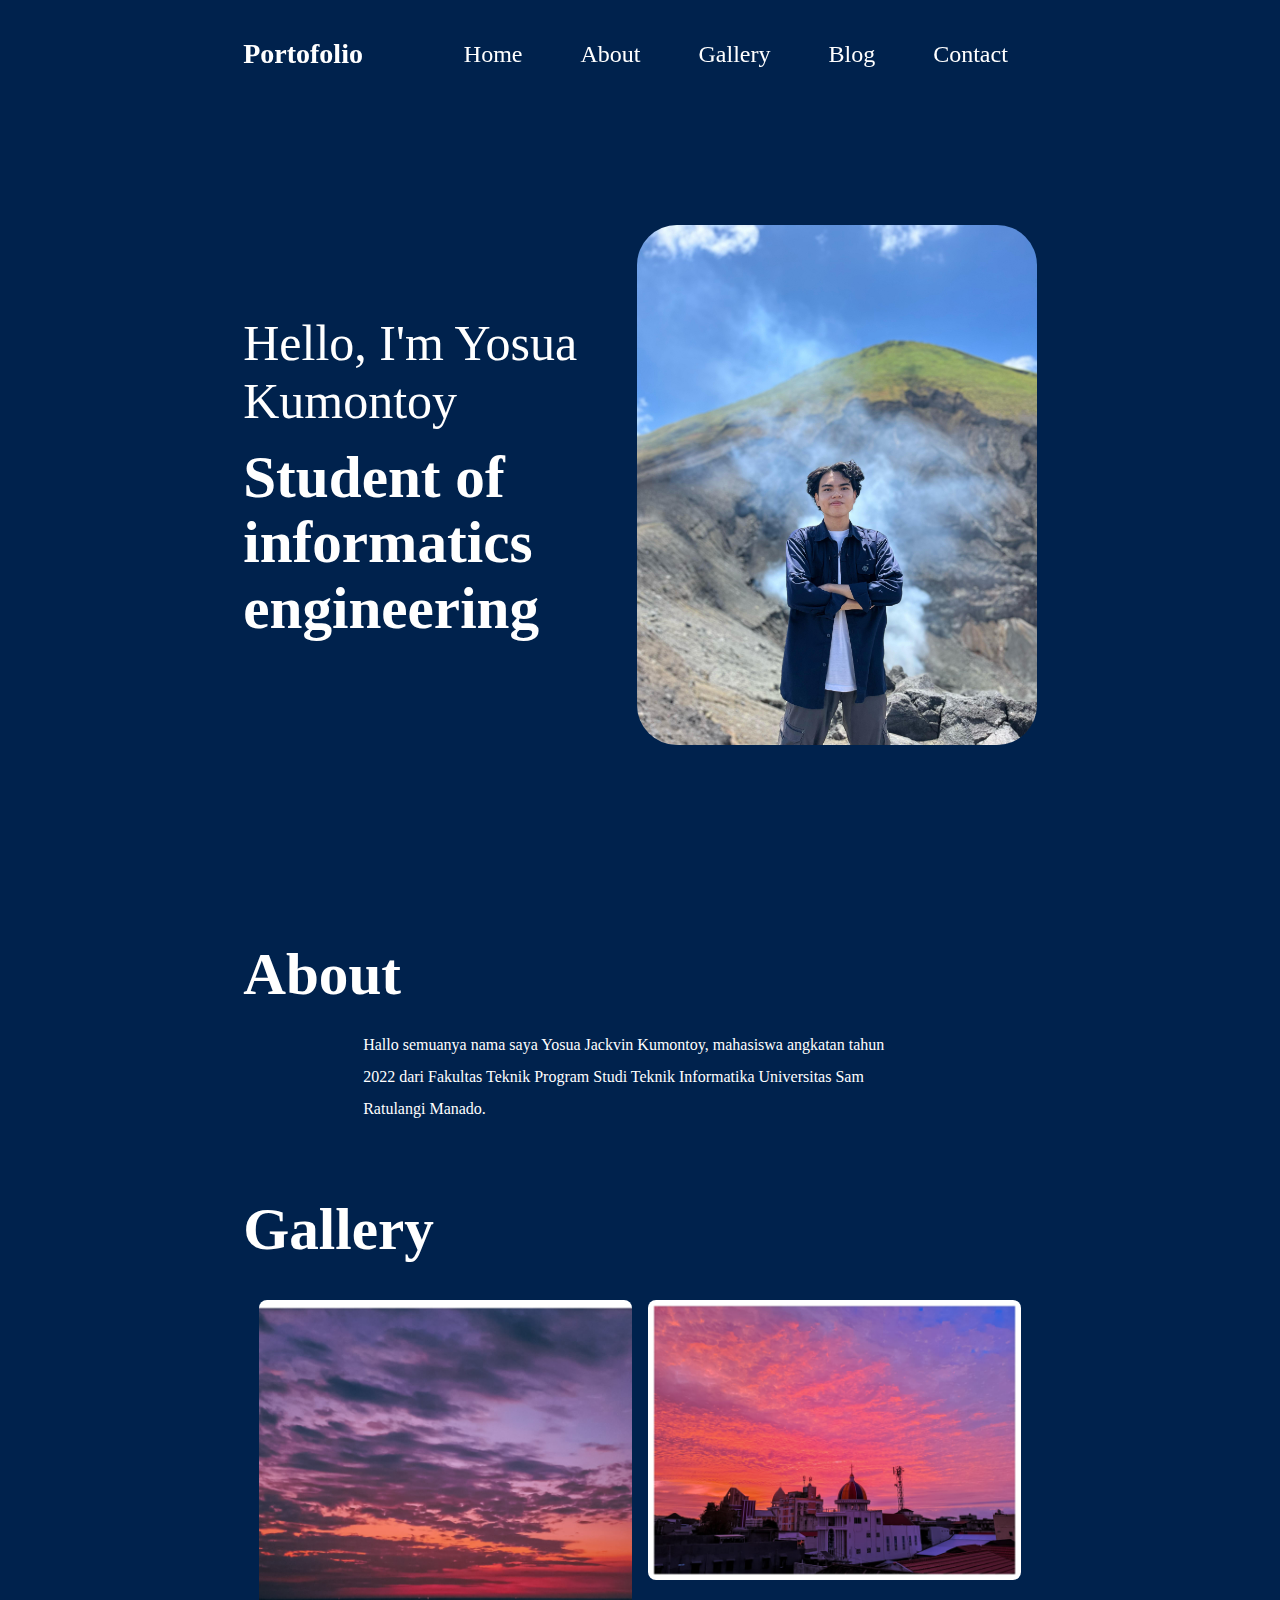
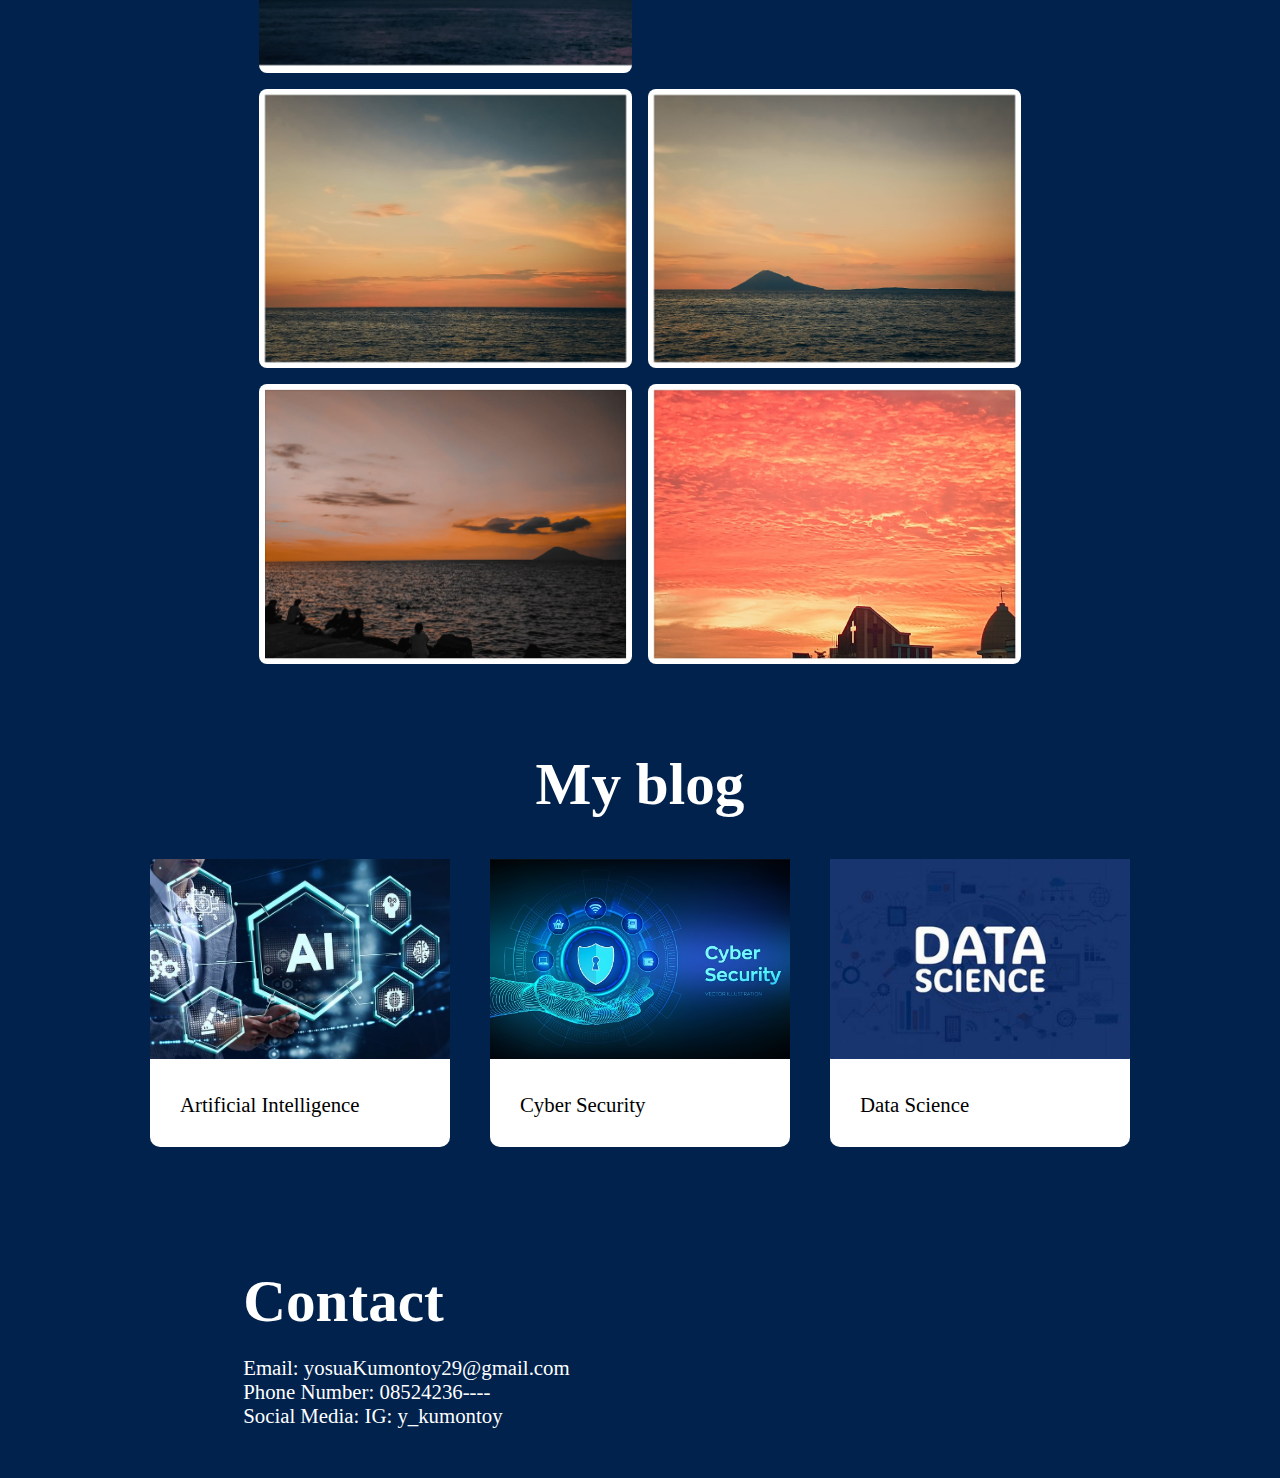
==== index.html @ f0777cad "Update index.html" ====
<!DOCTYPE html>
<html lang="en">
  <head>
    <meta charset="UTF-8" />
    <meta name="viewport" content="width=device-width, initial-scale=1.0" />
    <title>Portofolio</title>
    <link rel="stylesheet" type="text/css" href="portofolio.css" />
  </head>
  <body>
    <header>
      <a href="#" class="Logo">Portofolio</a>
      <ul class="navbar">
        <li><a href="#home">Home</a></li>
        <li><a href="#about">About</a></li>
        <li><a href="#Gallery">Gallery</a></li>
        <li><a href="#blog">Blog</a></li>
        <li><a href="#contact">Contact</a></li>
      </ul>
    </header>

    <section class="home" id="home">
      <div class="home-text">
        <h3>Hello, I'm Yosua Kumontoy</h3>
        <h1>
          Student of <br />
          informatics engineering
        </h1>
      </div>
      <div class="home-img">
        <img src="yosua.jpg" class="foto" />
      </div>
    </section>

    <section class="about" id="about">
      <div class="center">
        <div class="h-main">
          <div class="h-text">
            <h2>About</h2>
          </div>
        </div>
        <p>
          Hallo semuanya nama saya Yosua Jackvin Kumontoy, mahasiswa angkatan
          tahun 2022 dari Fakultas Teknik Program Studi Teknik Informatika
          Universitas Sam Ratulangi Manado.
        </p>
      </div>
    </section>

    <section class="Gallery" id="Gallery">
      <div class="center">
        <div class="h-main">
          <div class="h-text">
            <h2>Gallery</h2>
          </div>
        </div>
        <div class="my-gallery">
          <div class="gallery">
            <div class="image-container">
              <img src="1.jpg" alt="Foto 1" />
            </div>
            <div class="image-container">
              <img src="2.jpg" alt="Foto 2" />
            </div>
            <div class="image-container">
              <img src="3.jpg" alt="Foto 3" />
            </div>
            <div class="image-container">
              <img src="4.jpg" alt="Foto 1" />
            </div>
            <div class="image-container">
              <img src="5.jpg" alt="Foto 2" />
            </div>
            <div class="image-container">
              <img src="6.jpg" alt="Foto 3" />
            </div>
          </div>
        </div>
      </div>
    </section>

    <section class="blog" id="blog">
      <div class="blog-heading">
        <h3>My blog</h3>
      </div>

      <div class="blog-container">
        <div class="blog-box">
          <div class="blog-img">
            <img src="AI.jpg" alt="blog1" />
          </div>
          <div class="blog-text">
            <a href="https://aws.amazon.com/id/what-is/artificial-intelligence/" class="blog-title"
              >Artificial Intelligence</a
            >
          </div>
        </div>
        <div class="blog-box">
          <div class="blog-img">
            <img src="cyber.jpg" alt="blog2" />
          </div>
          <div class="blog-text">
            <a href="https://www.dicoding.com/blog/cyber-security-pengertian-jenis-dan-ancamannya/" class="blog-title"
              >Cyber Security</a
            >
          </div>
        </div>
        <div class="blog-box">
          <div class="blog-img">
            <img src="data.jpeg" alt="blog3" />
          </div>
          <div class="blog-text">
            <a href="https://glints.com/id/lowongan/data-science-adalah/" class="blog-title">Data Science</a>
          </div>
        </div>
      </div>
    </section>

    <section class="contact" id="contact">
      <div class="center">
        <div class="h-main">
          <div class="h-text">
            <h2>Contact</h2>
            <ul>
              <li>Email: yosuaKumontoy29@gmail.com</li>
              <li>Phone Number: 08524236----</li>
              <li>Social Media: IG: y_kumontoy</li>
            </ul>
          </div>
        </div>
      </div>
    </section>

  </body>
</html>
---- portofolio.css ----
*{
    padding: 0;
    margin: 0;
    box-sizing: border-box;
    text-decoration: none;
    list-style: none;
    scroll-behavior: smooth;
    font-family: 'poppins' sans-serif;
}

:root{
    --bg-color:#00224D;
    --main-color: #FF204E;
    --text-color: #fff;

    --h1-font: 5.6rem;
    --h2-font:3.7rem;
    --p-font: 1rem;
}

body{
    background: var(--bg-color);
    color: var(--text-color);
}

header{
    position: fixed;
    width: 100%;
    top: 0;
    right: 0;
    z-index: 1000;
    padding: 38px 19%;
    display: flex;
    align-items: center;
    justify-content: space-between;
    background: transparent;
    transition: all.7s;
}
.Logo{
    display: flex;
    align-items: center;
    color:var(--text-color);
    font-size: 28px;
    font-weight: 600;

}
.navbar{
    display: flex;
}

.navbar a{
    margin: 0 25px;
    padding: 4px;
    color: var(--text-color);
    font-size: 1.5rem;
    font-weight: 400;
    border-bottom: 2px solid transparent;
    transition: all 7s;
}

.navbar a:hover{
    border-bottom: 2px solid var(--main-color);
    color:var(--main-color)

}

section{
    padding: 40px 19% 30px;
}

.home{
    height: 100vh;
    width: 100%;
    display: flex;
    align-items: center;
    justify-content: space-between;
    gap: 35px;

}

.foto{
    border-radius: 40px;
    width: 400px;
    height: 520px;
}
.home-img{
    height: 460px;
    width: 460px;
    object-fit: contain;
}
.home-text{
    padding-top: 60px;
}
.home-text h3{
    font-size: 50px;
    font-weight: 500;
}
.home-text h1{
    margin: 15px 0;
    font-size: var(--h2-font);
    color: var(--text-color);
    line-height: 1.1;
    font-weight: 800;
}

header.sticky {
    background: #25262d;
    padding: 10px 19%;
}

.h-main{
    display: flex;
    flex-wrap: wrap;
    align-items: center;
    justify-content: space-between;
    gap:3rem;
    margin-bottom: 20px ;
}

.h-text h2{
    font-size: var(--h2-font);
    color: var(--text-color);
    font-weight: 700;

}

.center p{
    font-size: var(--p-font);
    padding: 0 120px;
    line-height: 32px;
}


  .gallery {
    display: flex;
    flex-wrap: wrap;
    gap: 16px;
    max-width: 800px;
    padding: 16px;
    width: 100%;
    box-sizing: border-box;
    margin: 0 auto;
  }
  
  .image-container {
    flex: 1 1 calc(50% - 80px);
    box-sizing: border-box;
    position: relative;
  }
  
  .image-container img {
    width: 100%;
    display: block;
    border-radius: 8px;
    transition: transform 0.3s ease;
  }
  
  .image-container img:hover {
    transform: scale(1.1);
    cursor: pointer;
  }

 
  
  @media (max-width: 768px) {
    .image-container {
      flex: 1 1 calc(50% - 16px); 
    }
  }
  
  @media (max-width: 480px) {
    .image-container {
      flex: 1 1 100%; 
    }
  }


  .blog{
    display: flex;
    justify-content: center;
    align-items: center;
    flex-direction: column;
    padding: 40px;border-bottom: 1px solid rgba(0,0,0,0,05);
  }

  .blog-heading{
    display: flex;
    justify-content: center;
    align-items: center;
    flex-direction: column;

  }

  .blog-heading h3{
    font-size: var(--h2-font);
    color: var(--text-color);
    font-weight: 700;
  }


  .blog-heading h3{
    font-size: 2.4;
    font-weight: 600;
  }

  .blog-container{
    display: flex;
    justify-content: center;
    align-items: center;
    margin: 20px 0px;
    flex-wrap: wrap;

  }

  .blog-box{
    width: 300px;
    background-color: #fff;
    border-radius: 10px;
    margin: 20px;
  }

  .blog-img{
    width: 100%;
    height: auto;

  }

  .blog-img img{
    width: 100%;
    height: 200px;
    object-fit: cover;
    object-position: center;

  }
.blog-text {
    padding: 30px;
    display: flex;
    flex-direction: column;
}

.blog-text .blog-title {
    font-size: 1.3rem;
    font-weight: 500;
    color: black;
}

.blog-text .blog-title:hover{
    color: crimson;
    transition: all ease 0.5;
}

.contact ul {
    font-size: 1.3rem; /* Atur ukuran teks sesuai kebutuhan */
    margin-top: 20px;
  }
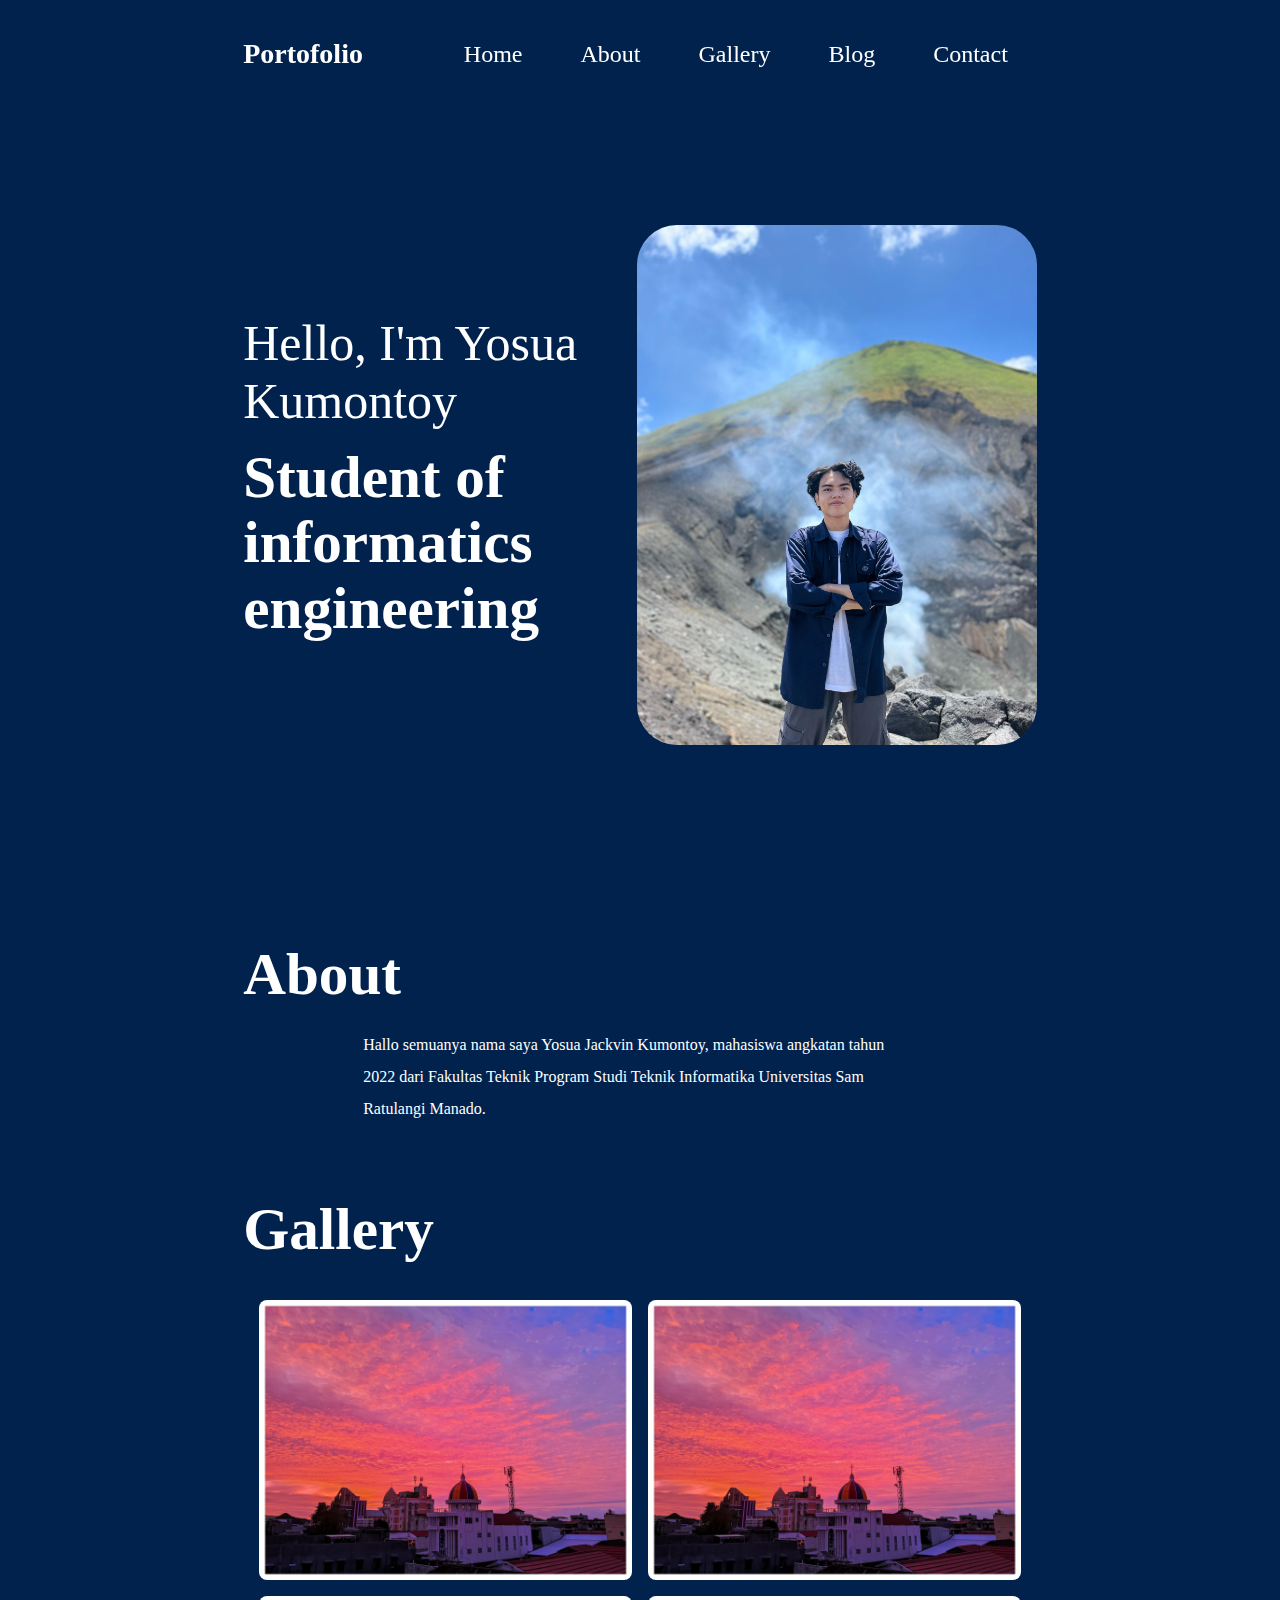
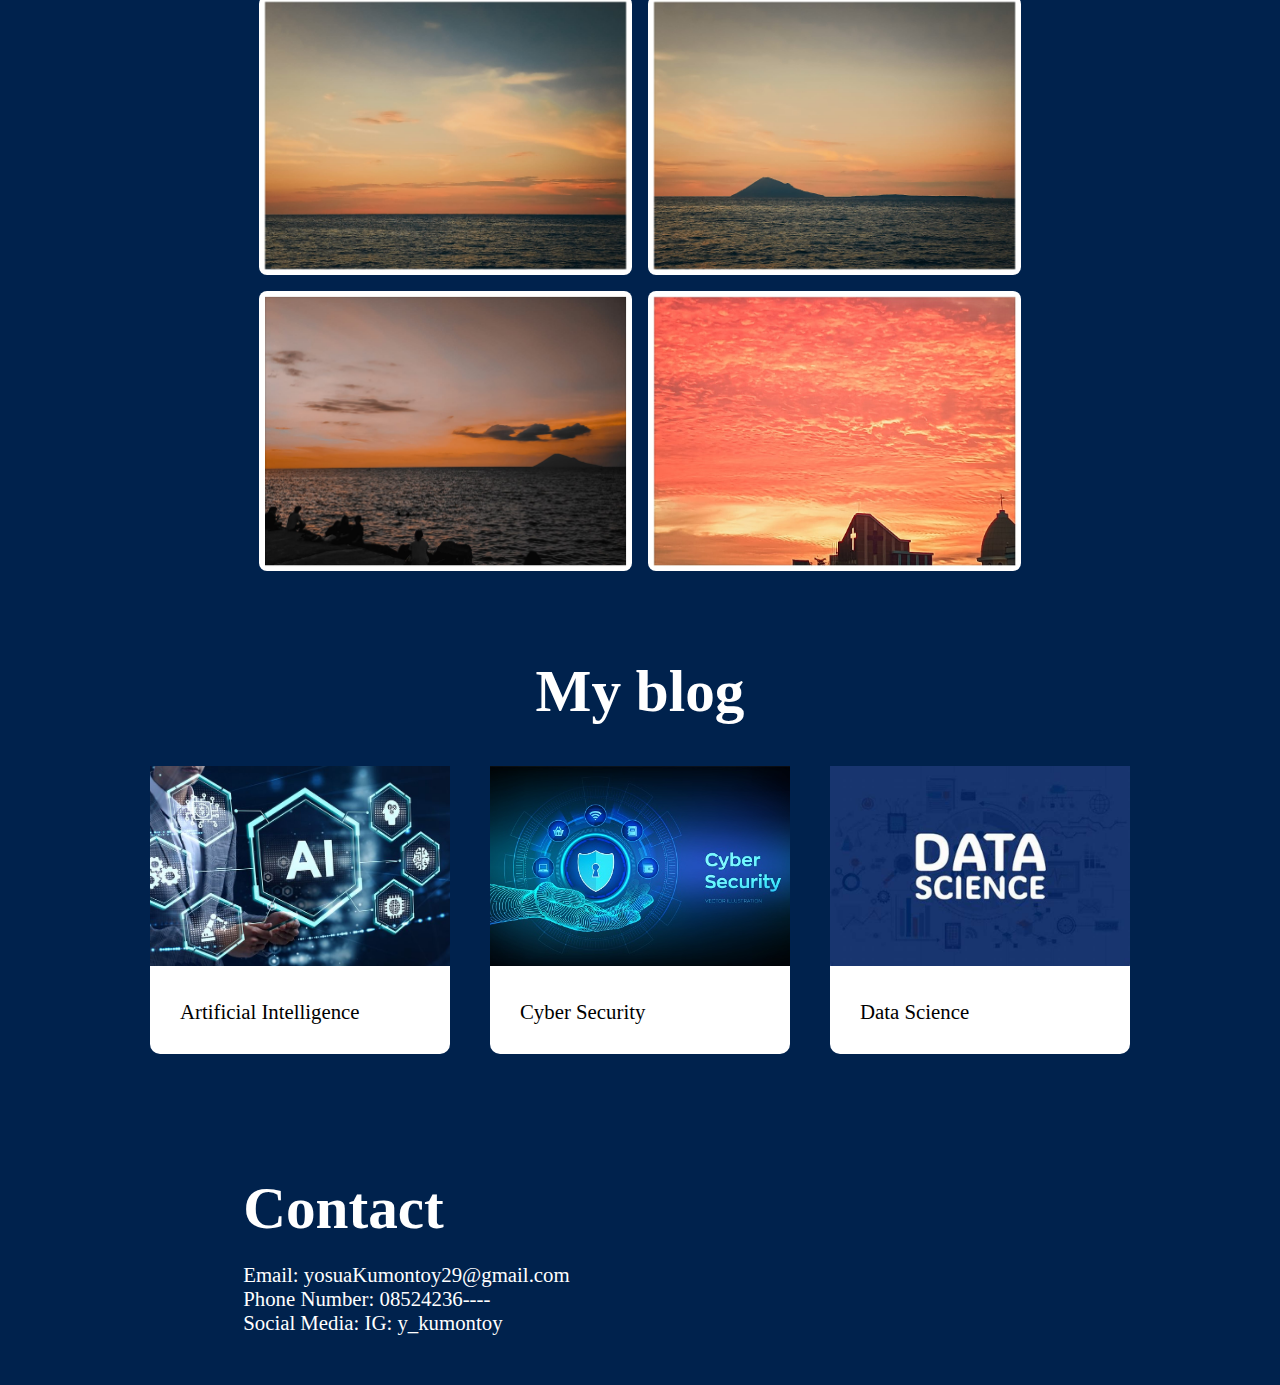
==== commit f91c03e1: "Update index.html" ====
--- a/index.html
+++ b/index.html
@@ -56,7 +56,7 @@
         <div class="my-gallery">
           <div class="gallery">
             <div class="image-container">
-              <img src="1.jpg" alt="Foto 1" />
+              <img src="2.jpg" alt="Foto 1" />
             </div>
             <div class="image-container">
               <img src="2.jpg" alt="Foto 2" />
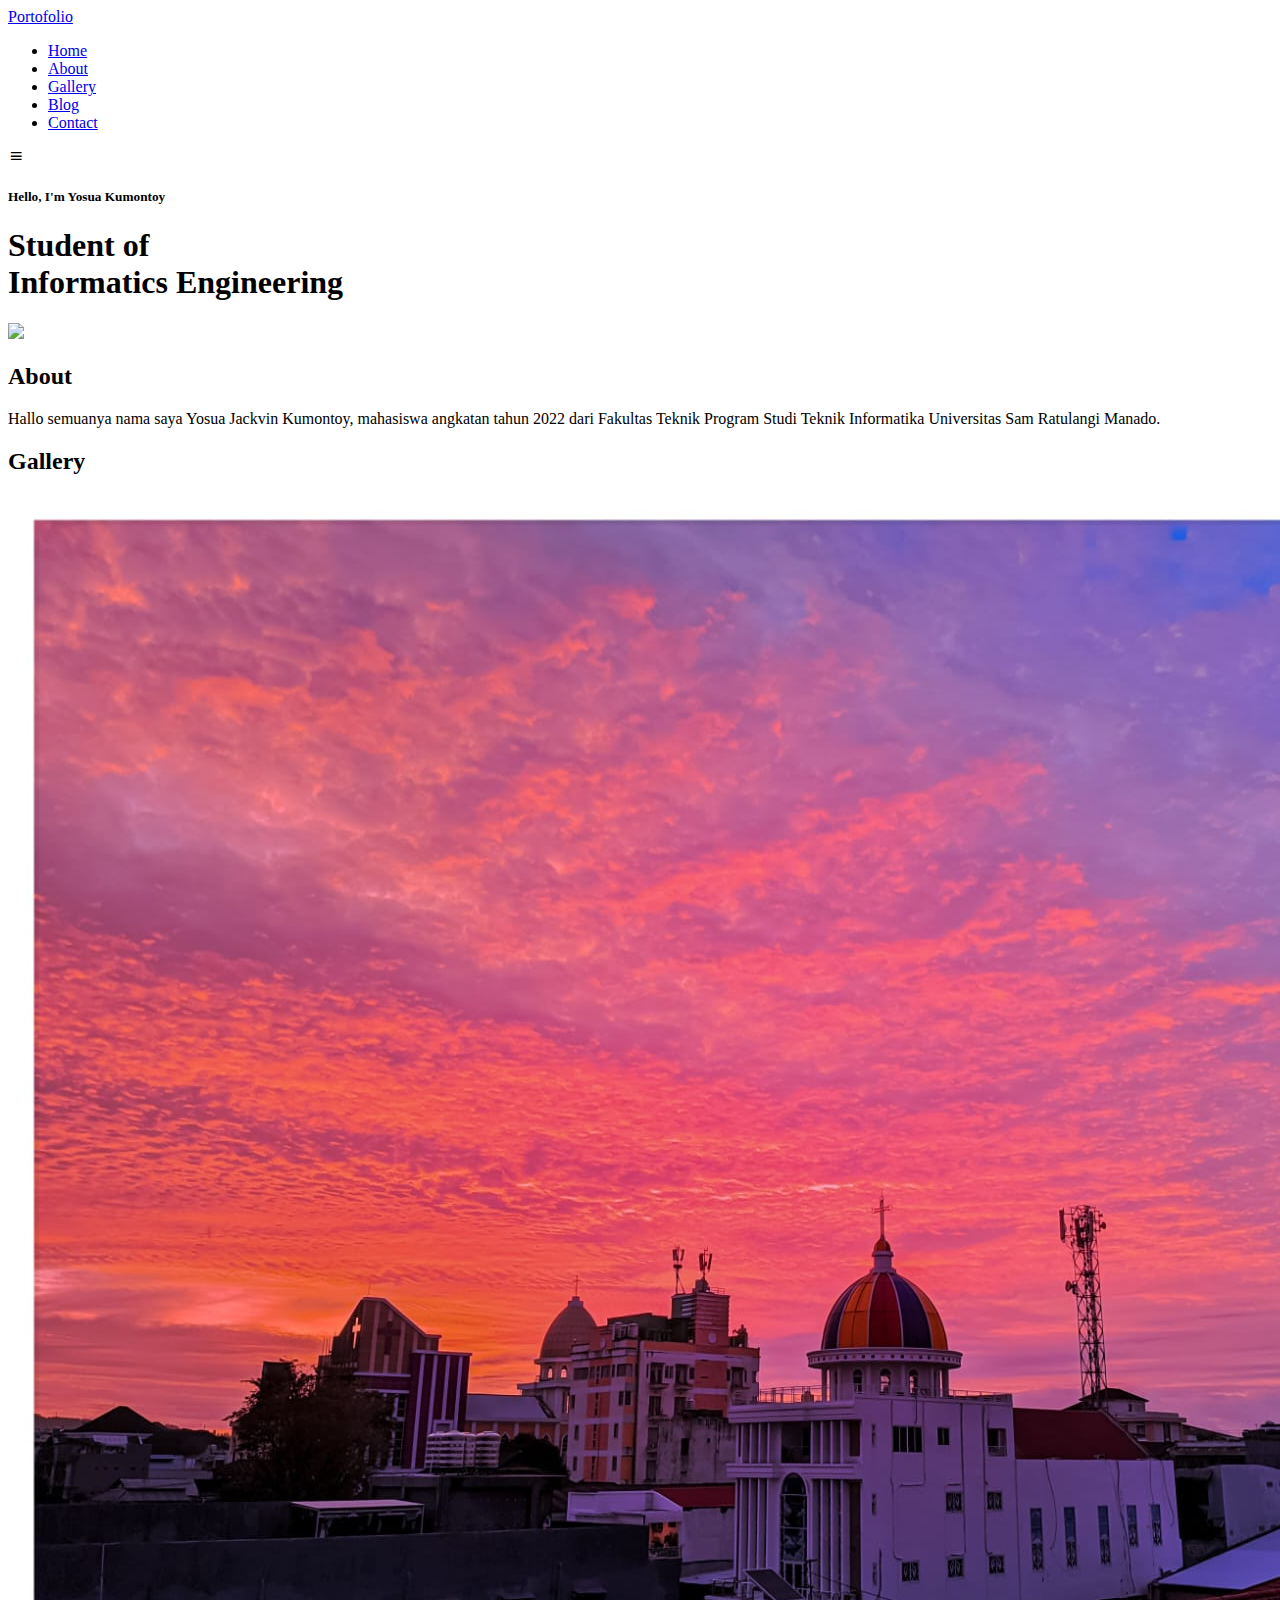
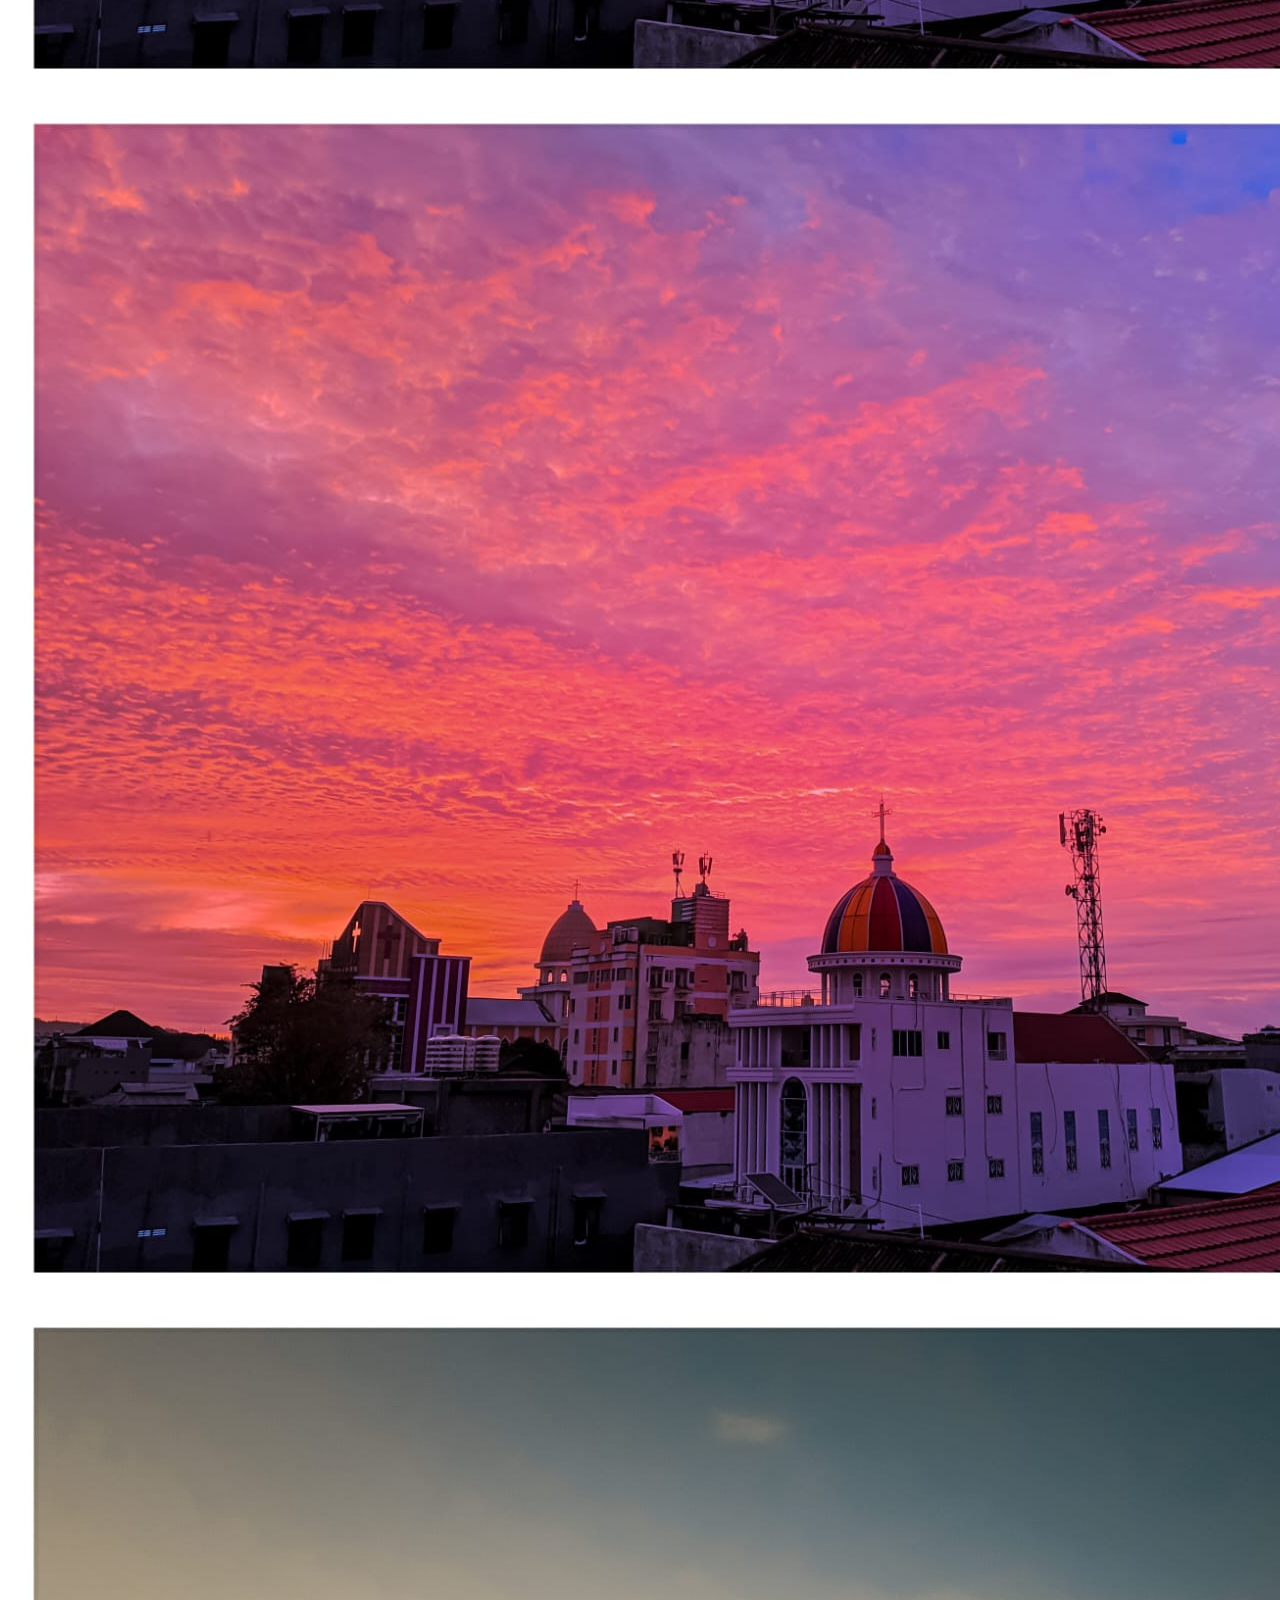
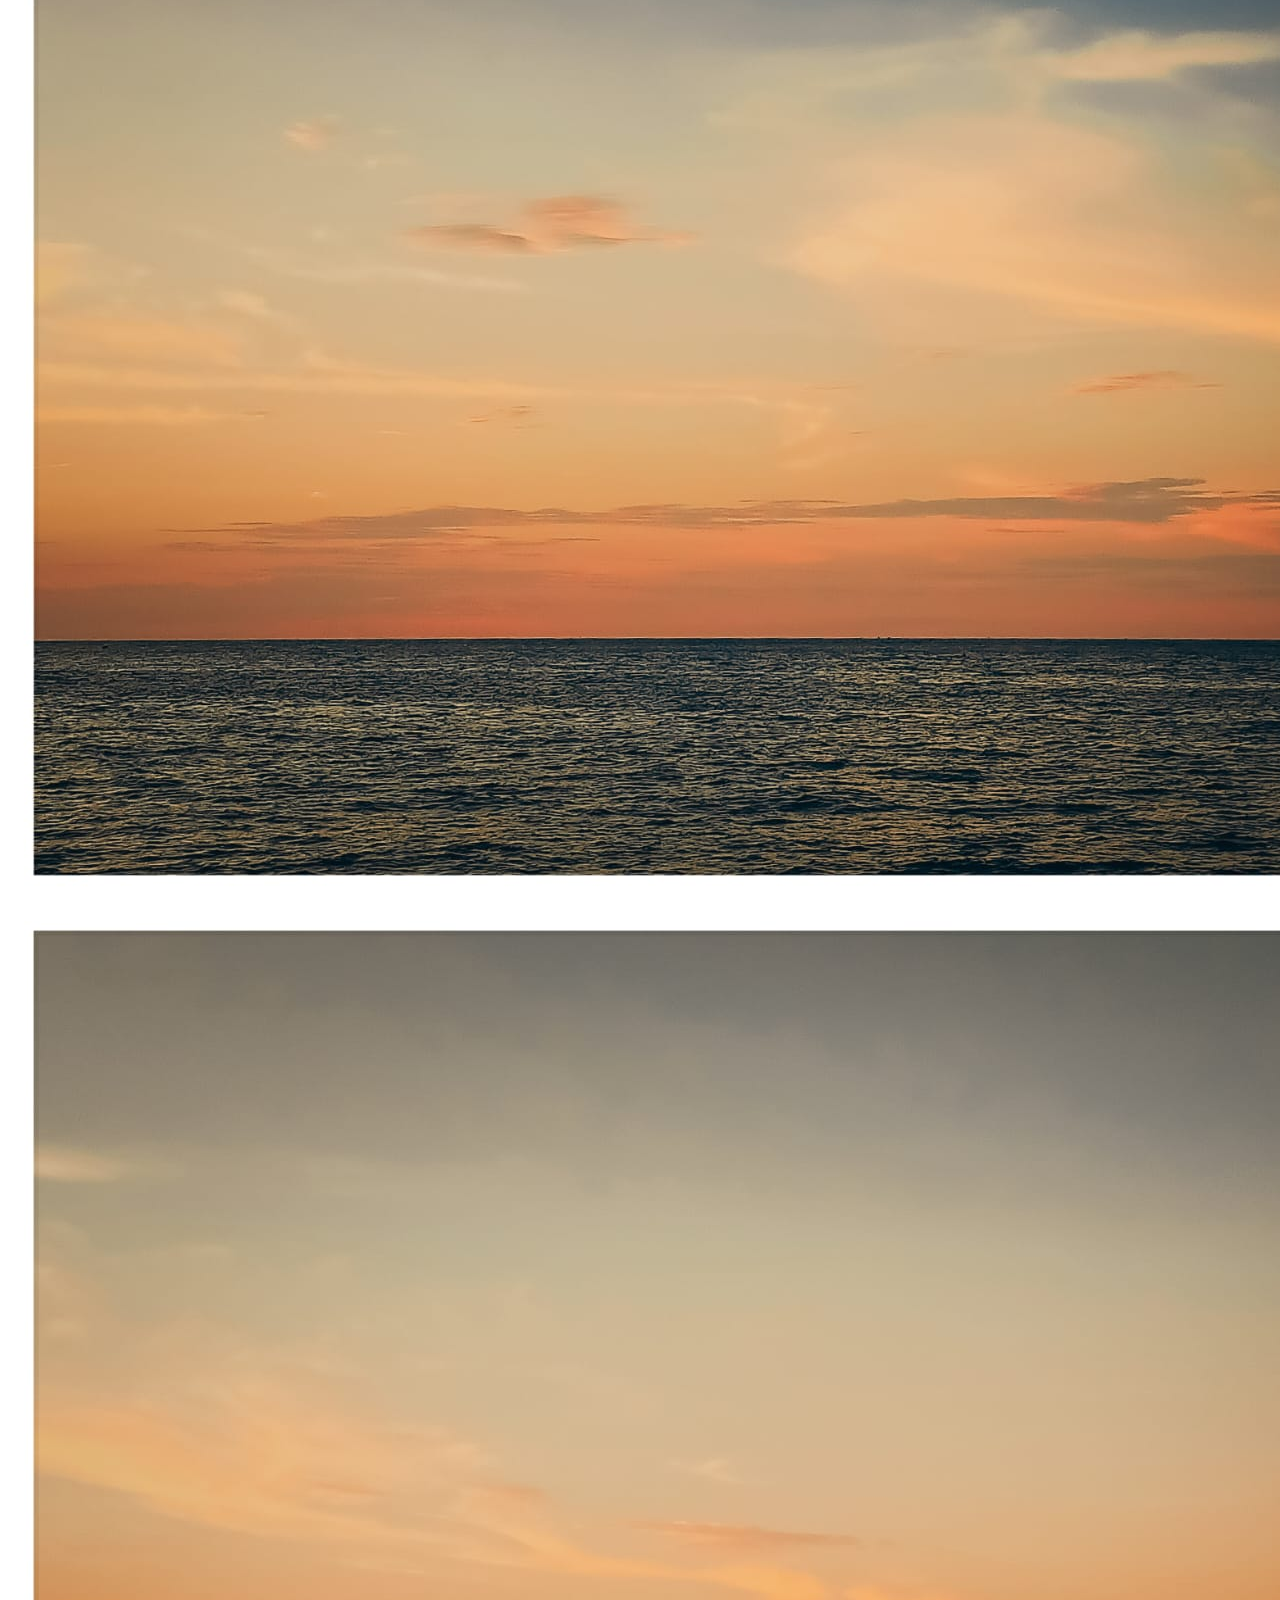
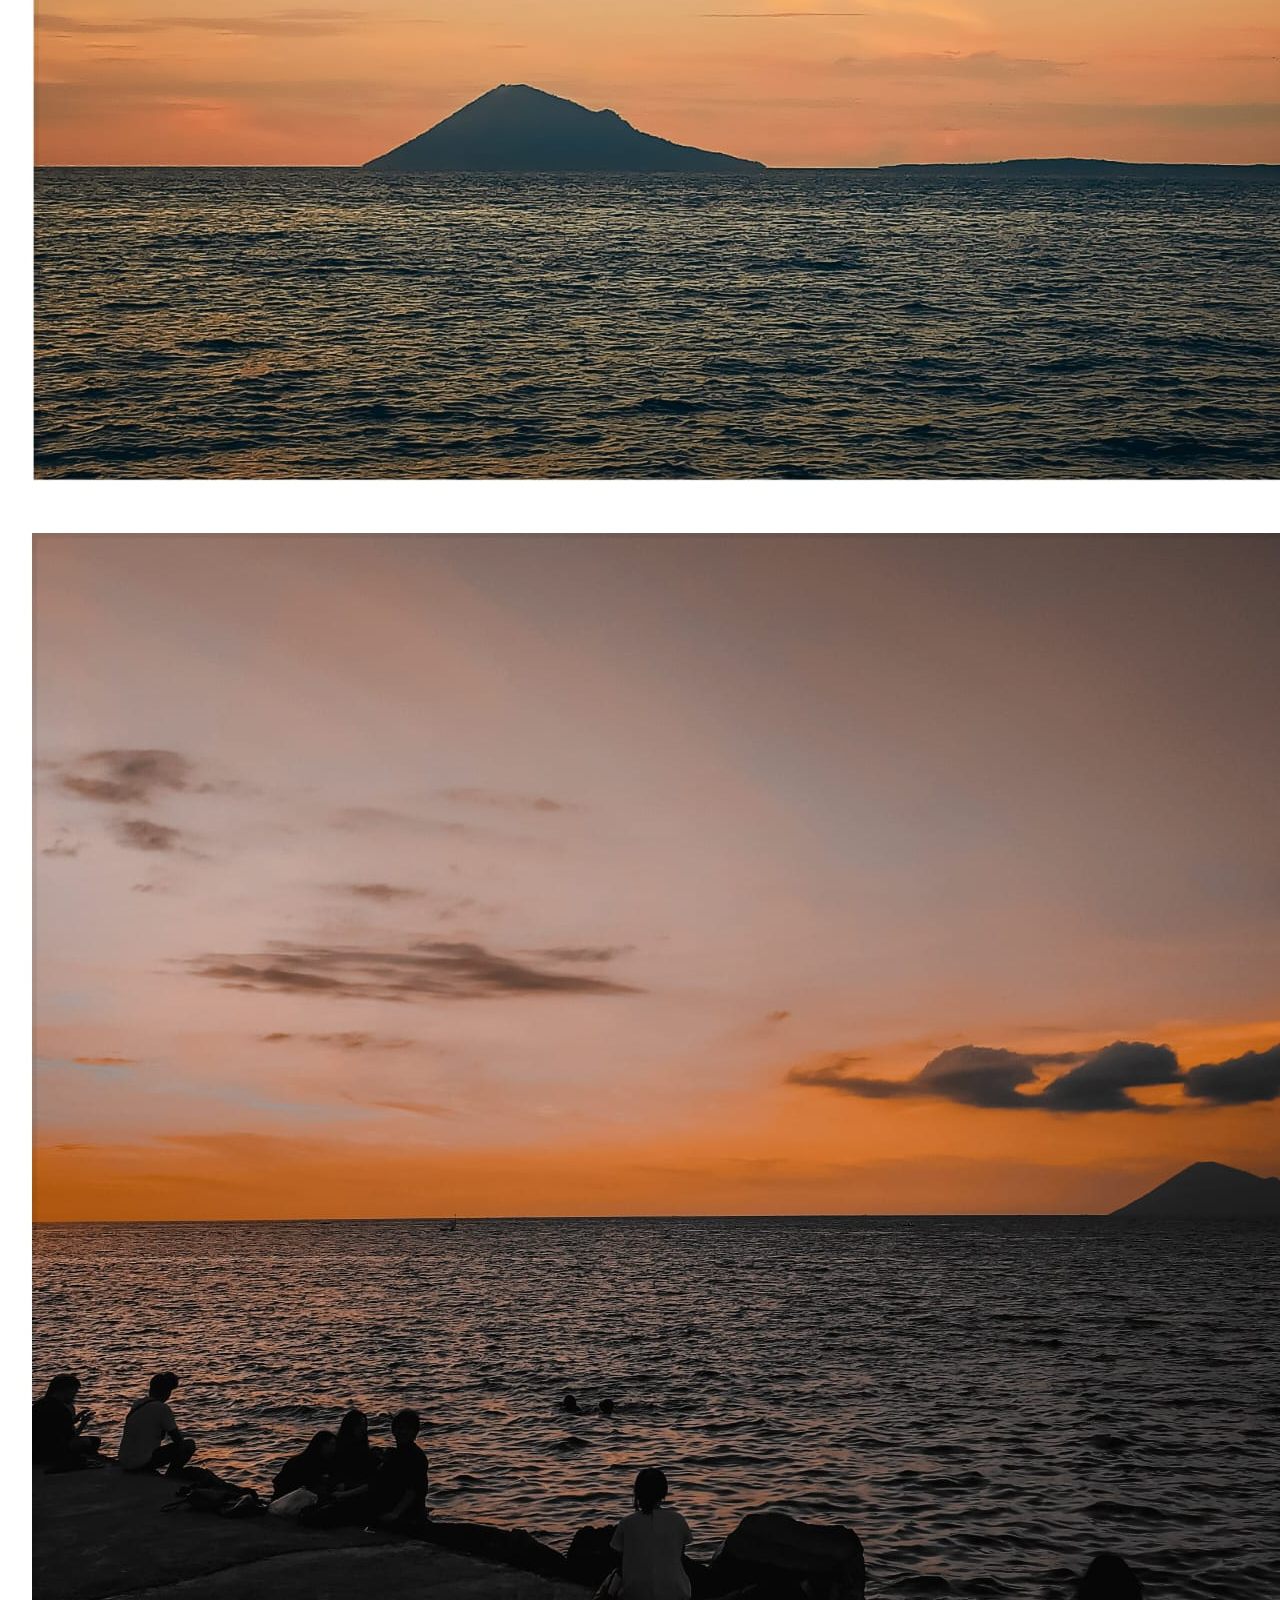
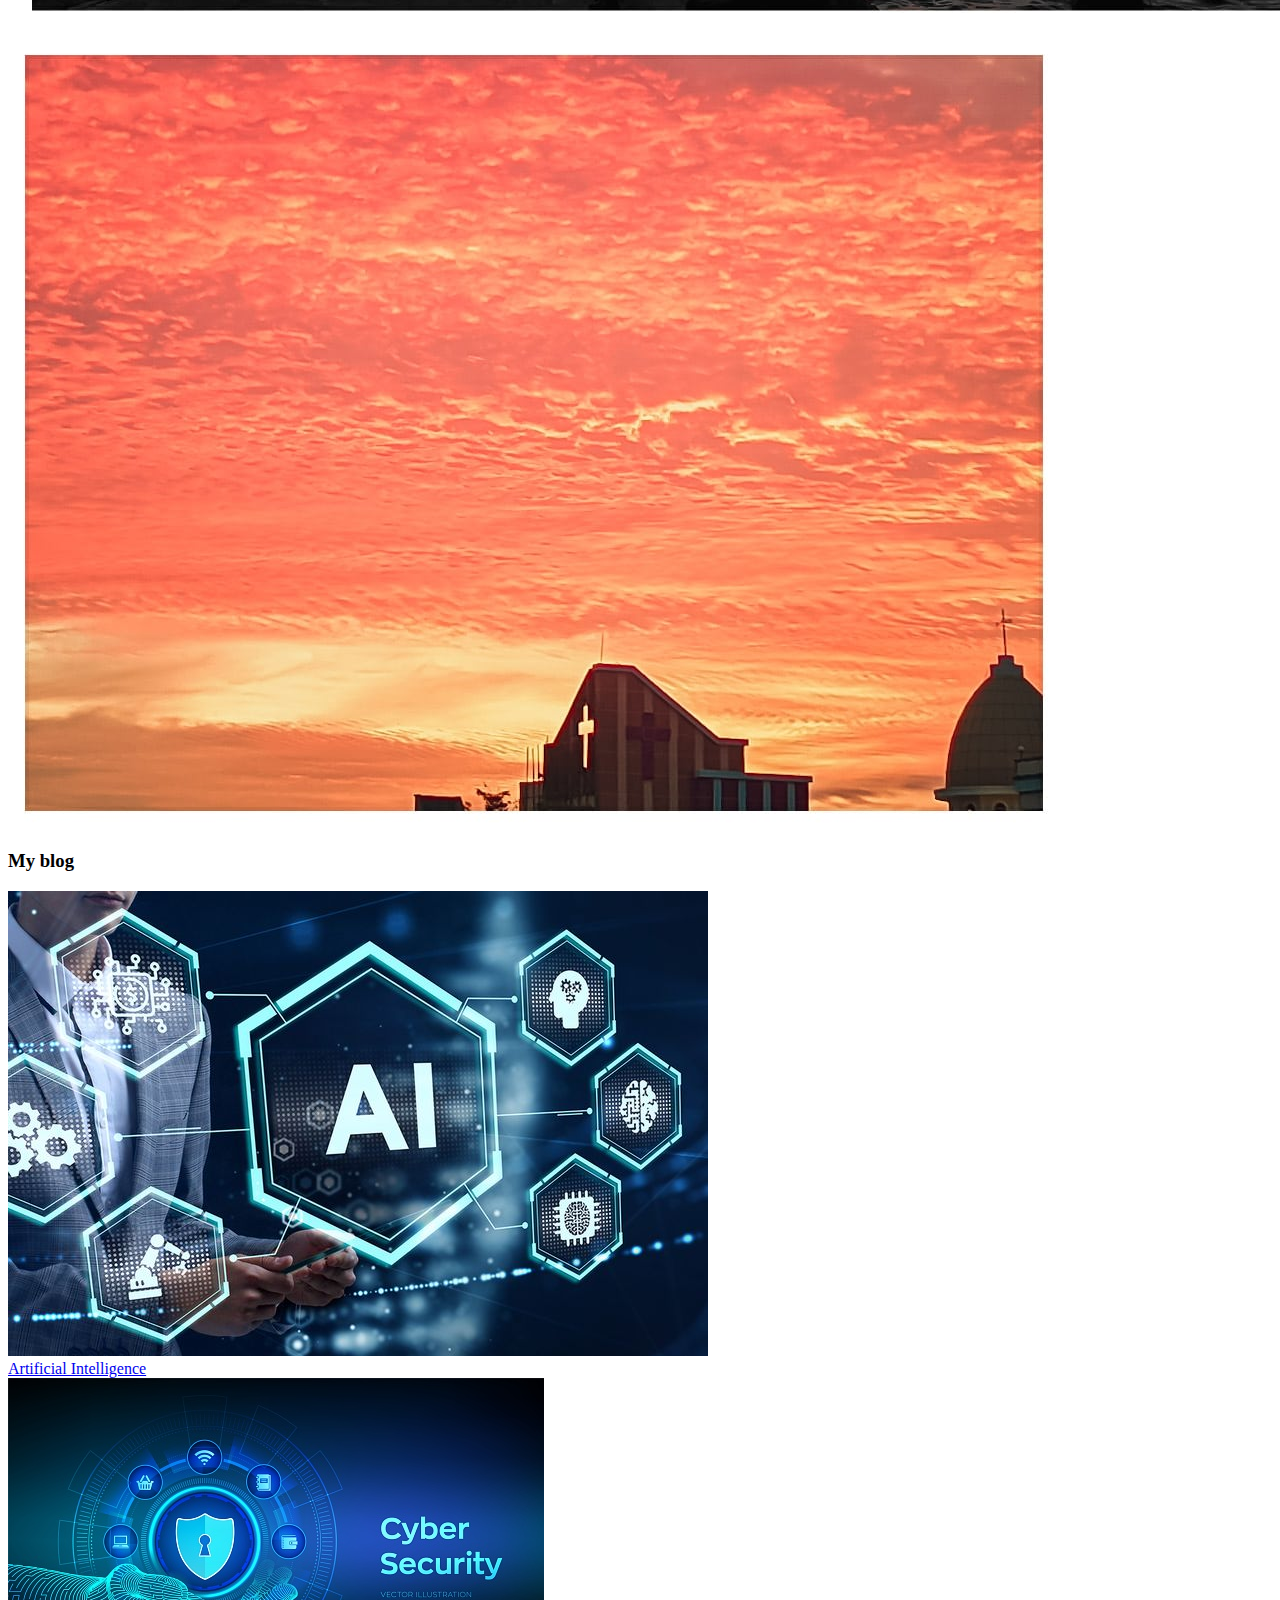
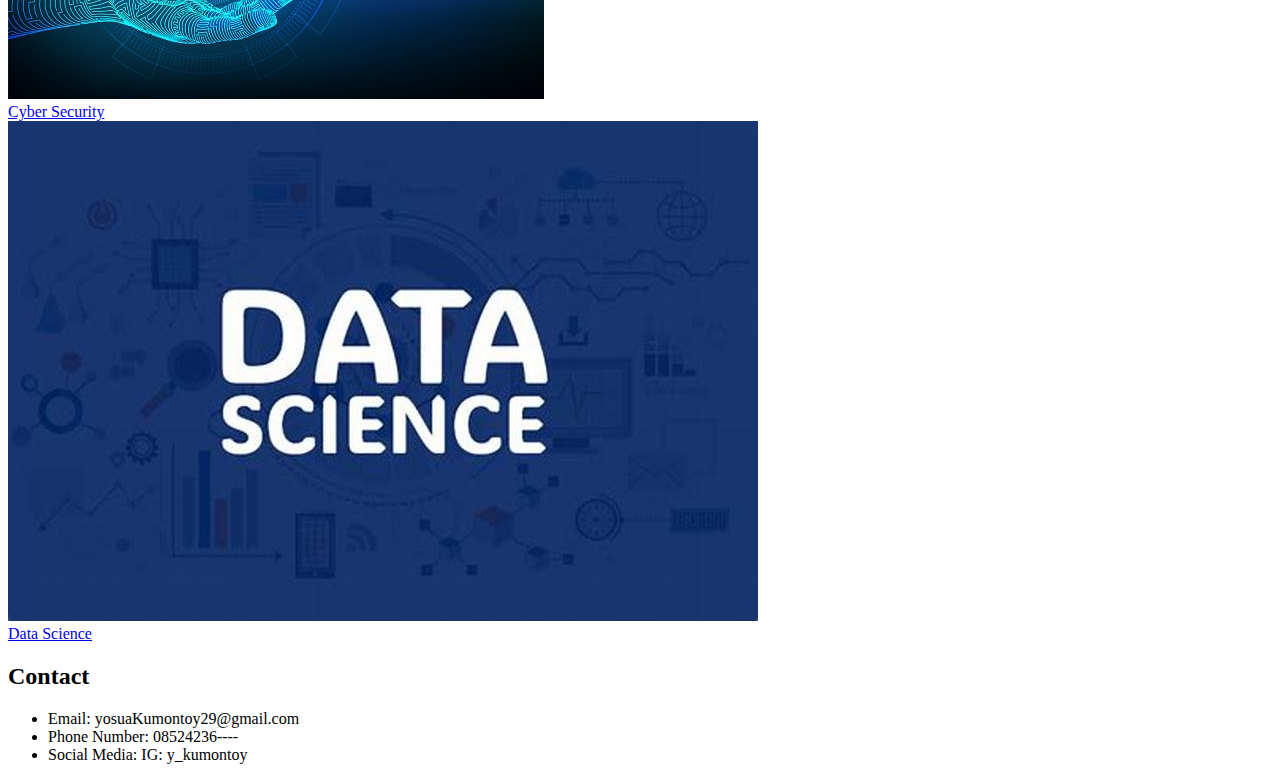
==== commit cdda6543: "index.html" ====
--- a/index.html
+++ b/index.html
@@ -4,9 +4,14 @@
     <meta charset="UTF-8" />
     <meta name="viewport" content="width=device-width, initial-scale=1.0" />
     <title>Portofolio</title>
-    <link rel="stylesheet" type="text/css" href="portofolio.css" />
+    <link rel="stylesheet" type="text/css" href="styleporto.css" />
+    <link rel="stylesheet"
+    href="https://unpkg.com/boxicons@latest/css/boxicons.min.css">
+   
+
   </head>
   <body>
+     
     <header>
       <a href="#" class="Logo">Portofolio</a>
       <ul class="navbar">
@@ -16,18 +21,20 @@
         <li><a href="#blog">Blog</a></li>
         <li><a href="#contact">Contact</a></li>
       </ul>
+
+      <div class="bx bx-menu" id="menu-icon"></div>
     </header>
 
     <section class="home" id="home">
       <div class="home-text">
-        <h3>Hello, I'm Yosua Kumontoy</h3>
+        <h5>Hello, I'm Yosua Kumontoy</h5>
         <h1>
           Student of <br />
-          informatics engineering
+          Informatics Engineering
         </h1>
       </div>
       <div class="home-img">
-        <img src="yosua.jpg" class="foto" />
+        <img src="fotoprofil.png">
       </div>
     </section>
 
@@ -129,7 +136,6 @@
         </div>
       </div>
     </section>
-
+    <script src="script.js"></script>
   </body>
 </html>
-
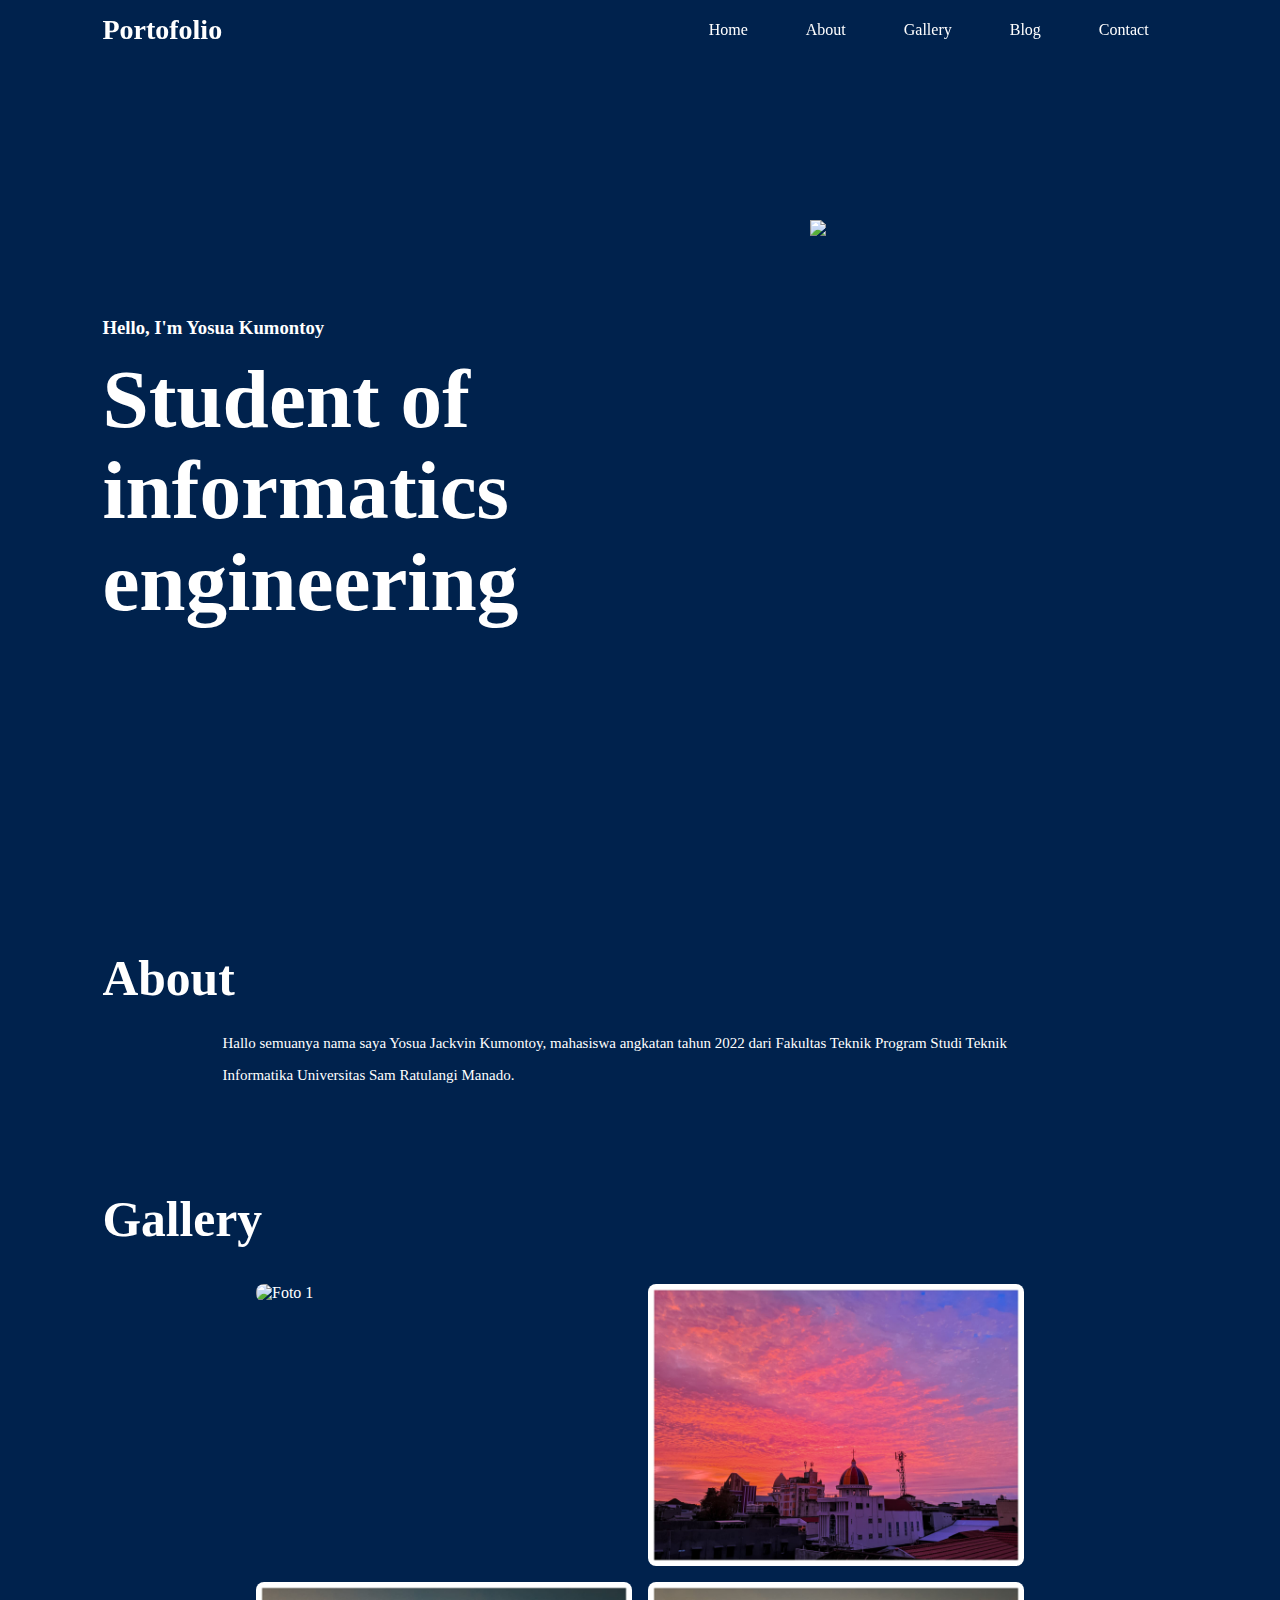
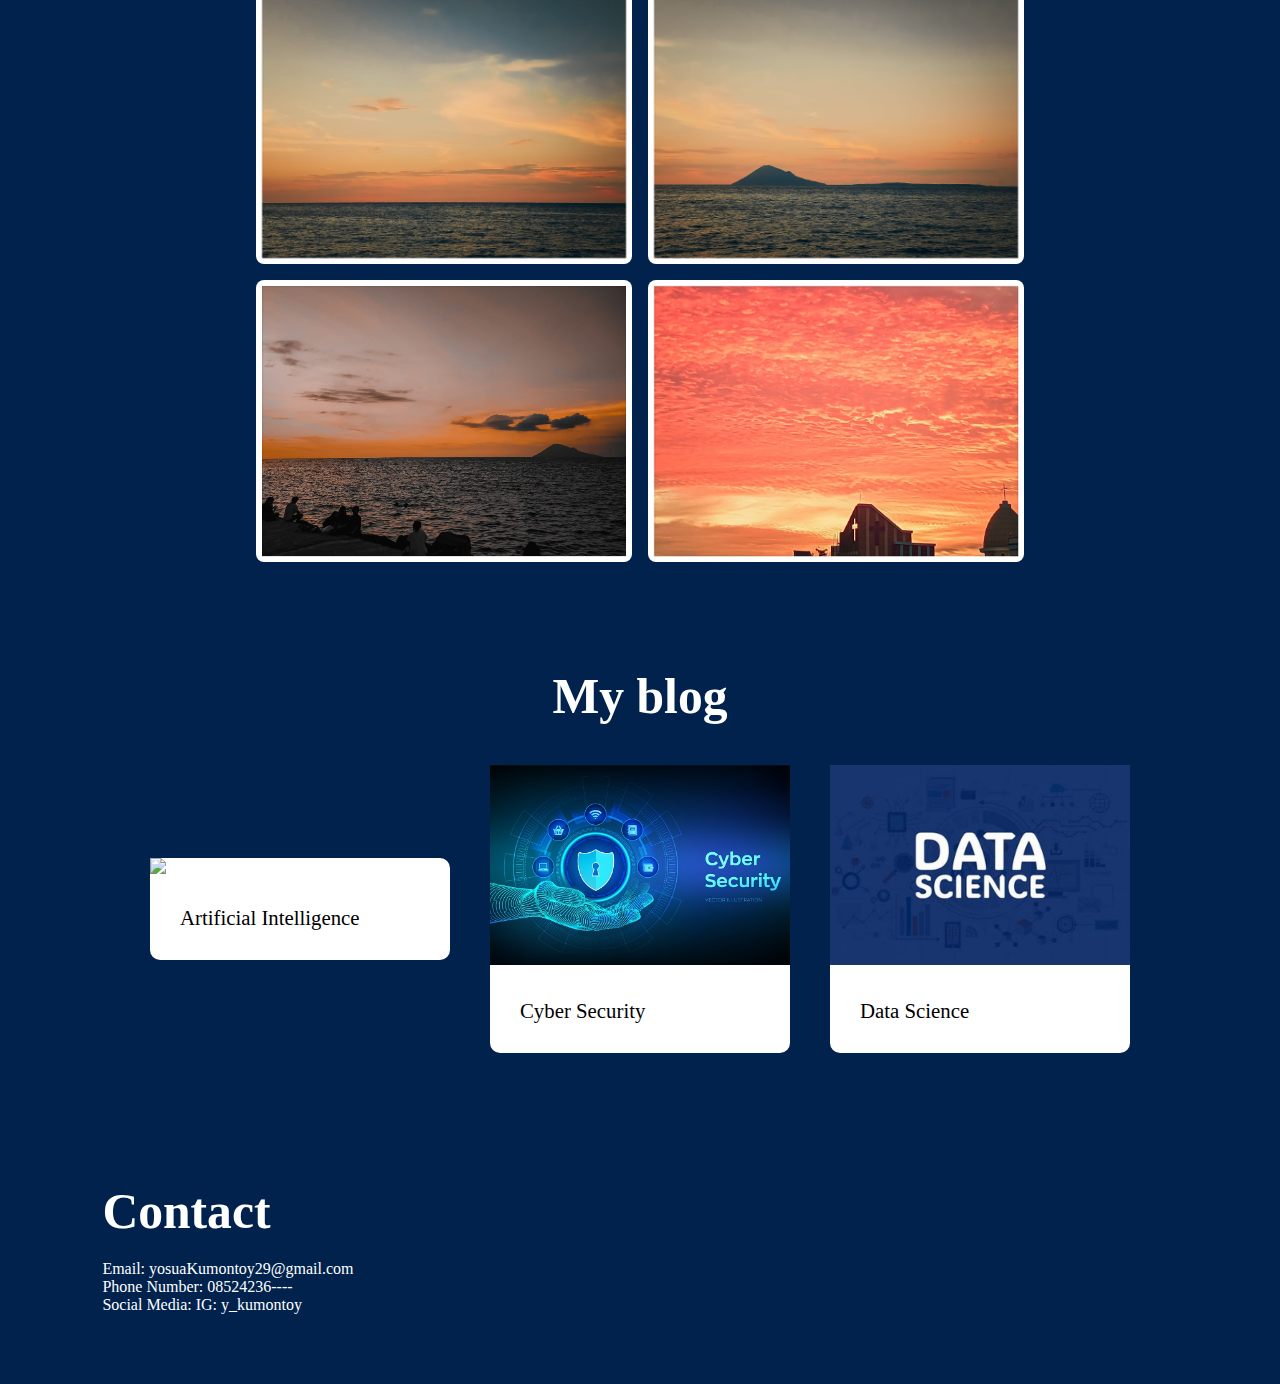
==== commit c8bcf39a: "Add files via upload" ====
--- a/index.html
+++ b/index.html
@@ -4,14 +4,9 @@
     <meta charset="UTF-8" />
     <meta name="viewport" content="width=device-width, initial-scale=1.0" />
     <title>Portofolio</title>
-    <link rel="stylesheet" type="text/css" href="styleporto.css" />
-    <link rel="stylesheet"
-    href="https://unpkg.com/boxicons@latest/css/boxicons.min.css">
-   
-
+    <link rel="stylesheet" type="text/css" href="portofolio.css" />
   </head>
   <body>
-     
     <header>
       <a href="#" class="Logo">Portofolio</a>
       <ul class="navbar">
@@ -21,20 +16,18 @@
         <li><a href="#blog">Blog</a></li>
         <li><a href="#contact">Contact</a></li>
       </ul>
-
-      <div class="bx bx-menu" id="menu-icon"></div>
     </header>
 
     <section class="home" id="home">
       <div class="home-text">
-        <h5>Hello, I'm Yosua Kumontoy</h5>
+        <h3>Hello, I'm Yosua Kumontoy</h3>
         <h1>
           Student of <br />
-          Informatics Engineering
+          informatics engineering
         </h1>
       </div>
       <div class="home-img">
-        <img src="fotoprofil.png">
+        <img src="yosua.jpg" class="foto" />
       </div>
     </section>
 
@@ -63,7 +56,7 @@
         <div class="my-gallery">
           <div class="gallery">
             <div class="image-container">
-              <img src="2.jpg" alt="Foto 1" />
+              <img src="1.jpg" alt="Foto 1" />
             </div>
             <div class="image-container">
               <img src="2.jpg" alt="Foto 2" />
@@ -93,7 +86,7 @@
       <div class="blog-container">
         <div class="blog-box">
           <div class="blog-img">
-            <img src="AI.jpg" alt="blog1" />
+            <img src="ai.jpg" alt="blog1" />
           </div>
           <div class="blog-text">
             <a href="https://aws.amazon.com/id/what-is/artificial-intelligence/" class="blog-title"
@@ -136,6 +129,6 @@
         </div>
       </div>
     </section>
-    <script src="script.js"></script>
+
   </body>
 </html>
--- a/portofolio.css
+++ b/portofolio.css
@@ -0,0 +1,334 @@
+*{
+    padding: 0;
+    margin: 0;
+    box-sizing: border-box;
+    text-decoration: none;
+    list-style: none;
+    scroll-behavior: smooth;
+    font-family: 'poppins' sans-serif;
+}
+
+:root{
+    --bg-color:#00224D;
+    --main-color: #FF204E;
+    --text-color: #fff;
+
+    --h1-font: 5.2rem;
+    --h2-font:3.1rem;
+    --p-font: 15px;
+}
+
+body{
+    background: var(--bg-color);
+    color: var(--text-color);
+}
+
+header{
+    position: fixed;
+    width: 100%;
+    top: 0;
+    right: 0;
+    z-index: 1000;
+    padding: 38px 19%;
+    display: flex;
+    align-items: center;
+    justify-content: space-between;
+    background: transparent;
+    transition: all.7s;
+}
+.Logo{
+    display: flex;
+    align-items: center;
+    color:var(--text-color);
+    font-size: 28px;
+    font-weight: 600;
+
+}
+.navbar{
+    display: flex;
+}
+
+.navbar a{
+    margin: 0 25px;
+    padding: 4px;
+    color: var(--text-color);
+    font-size: 1 rem;
+    font-weight: 400;
+    border-bottom: 2px solid transparent;
+    transition: all 7s;
+}
+
+.navbar a:hover{
+    border-bottom: 2px solid var(--main-color);
+    color:var(--main-color)
+}
+
+#menu-icon{
+    font-size: 34px;
+    cursor: pointer;
+    z-index:10001;
+    display: none;
+}
+
+section{
+    padding: 40px 19% 30px;
+}
+
+.home{
+    height: 100vh;
+    width: 100%;
+    display: flex;
+    align-items: center;
+    justify-content: space-between;
+    gap: 35px;
+}
+
+.home-img{
+    height: 460px;
+    width: 460px;
+    object-fit: contain;
+}
+.home-img img{
+    width: 100%;
+    height: auto;
+}
+.home-text{
+    padding-top: 60px;
+}
+.home-text h5{
+    font-size: 20px;
+    font-weight: 500;
+}
+.home-text h1{
+    margin: 15px 0;
+    font-size: var(--h1-font);
+    color: var(--text-color);
+    line-height: 1.1;
+    font-weight: 800;
+}
+
+header.sticky{
+  background: #152031;
+  padding: 10px 19%;
+}
+
+.h-main{
+    display: flex;
+    flex-wrap: wrap;
+    align-items: center;
+    justify-content: space-between;
+    gap:3rem;
+    margin-bottom: 20px ;
+}
+
+.h-text h2{
+    font-size: var(--h2-font);
+    color: var(--text-color);
+    font-weight: 700;
+
+}
+
+.center p{
+    font-size: var(--p-font);
+    padding: 0 120px;
+    line-height: 32px;
+}
+
+
+  .gallery {
+    display: flex;
+    flex-wrap: wrap;
+    gap: 16px;
+    max-width: 800px;
+    padding: 16px;
+    width: 100%;
+    box-sizing: border-box;
+    margin: 0 auto;
+  }
+  
+  .image-container {
+    flex: 1 1 calc(50% - 80px);
+    box-sizing: border-box;
+    position: relative;
+  }
+  
+  .image-container img {
+    width: 100%;
+    display: block;
+    border-radius: 8px;
+    transition: transform 0.3s ease;
+  }
+  
+  .image-container img:hover {
+    transform: scale(1.1);
+    cursor: pointer;
+  }
+ 
+  .blog{
+    display: flex;
+    justify-content: center;
+    align-items: center;
+    flex-direction: column;
+    padding: 40px;border-bottom: 1px solid rgba(0,0,0,0,05);
+  }
+
+  .blog-heading{
+    display: flex;
+    justify-content: center;
+    align-items: center;
+    flex-direction: column;
+
+  }
+
+  .blog-heading h3{
+    font-size: var(--h2-font);
+    color: var(--text-color);
+    font-weight: 700;
+  }
+
+
+  .blog-heading h3{
+    font-size: 2.4;
+    font-weight: 600;
+  }
+
+  .blog-container{
+    display: flex;
+    justify-content: center;
+    align-items: center;
+    margin: 20px 0px;
+    flex-wrap: wrap;
+
+  }
+
+  .blog-box{
+    width: 300px;
+    background-color: #fff;
+    border-radius: 10px;
+    margin: 20px;
+  }
+
+  .blog-img{
+    width: 100%;
+    height: auto;
+
+  }
+
+  .blog-img img{
+    width: 100%;
+    height: 200px;
+    object-fit: cover;
+    object-position: center;
+
+  }
+.blog-text {
+    padding: 30px;
+    display: flex;
+    flex-direction: column;
+}
+
+.blog-text .blog-title {
+    font-size: 1.3rem;
+    font-weight: 500;
+    color: black;
+}
+
+.blog-text .blog-title:hover{
+    color: crimson;
+    transition: all ease 0.5;
+}
+
+.contact ul {
+    font-size: 1 rem; 
+    margin-top: 20px;
+  }
+
+  @media(max-width:1650px){
+    header{
+      padding: 14px 8%; 
+    }
+    header.sticky{
+      padding: 9px 8%;;
+    }
+    section{
+      padding: 50px 8% 50px;
+    }
+  }
+  
+  @media(max-width:1220px){
+    header{
+      padding: 12px 4%;
+    }
+    header.sticky{
+      padding: 9px 4%;;
+    }
+    section{
+      padding: 50px 4% 50px;
+    }
+    .home{
+      height: 85vh;
+    }
+  }
+  
+  @media(max-width:1100px){
+    :root{
+      --h1-font: 5.2rem;
+      --h2-font:3.1rem;
+      --p-font: 15px;
+    }
+  }
+  
+  @media(max-width:1050px){
+    .home-img{
+      margin: 0 auto;
+      height: 350px;
+      width: 350px;
+    }
+    .home{
+      height: auto;
+      display: flex;
+      flex-wrap: wrap;
+      gap: 50px;
+    }
+  
+  }
+  
+  @media(max-width: 740px){
+    .center p{
+      padding: 0; 
+    }
+  }
+  
+  @media(max-width: 600px){
+    #menu-icon{
+      display: block;
+    }
+    :root{
+      --h1-font: 3.8rem;
+      --h2-font:2.5rem;
+      --p-font: 14px;
+    }
+    .navbar {
+      position: absolute;
+      top: 100%;
+      right: -100%;
+      width: 270px;
+      height: 100vh;
+      display: flex;
+      flex-direction: column;
+      background-color: #1f3e69;
+      padding: 20px 10px;
+      gap: 0.6rem;
+      text-align: left;
+      transition: all 0.7s;
+    }
+    
+    .navbar a {
+      font-size: 20px;
+      font-weight: 500;
+    }
+    
+    .navbar.open {
+      right: 0;
+    }
+  }    
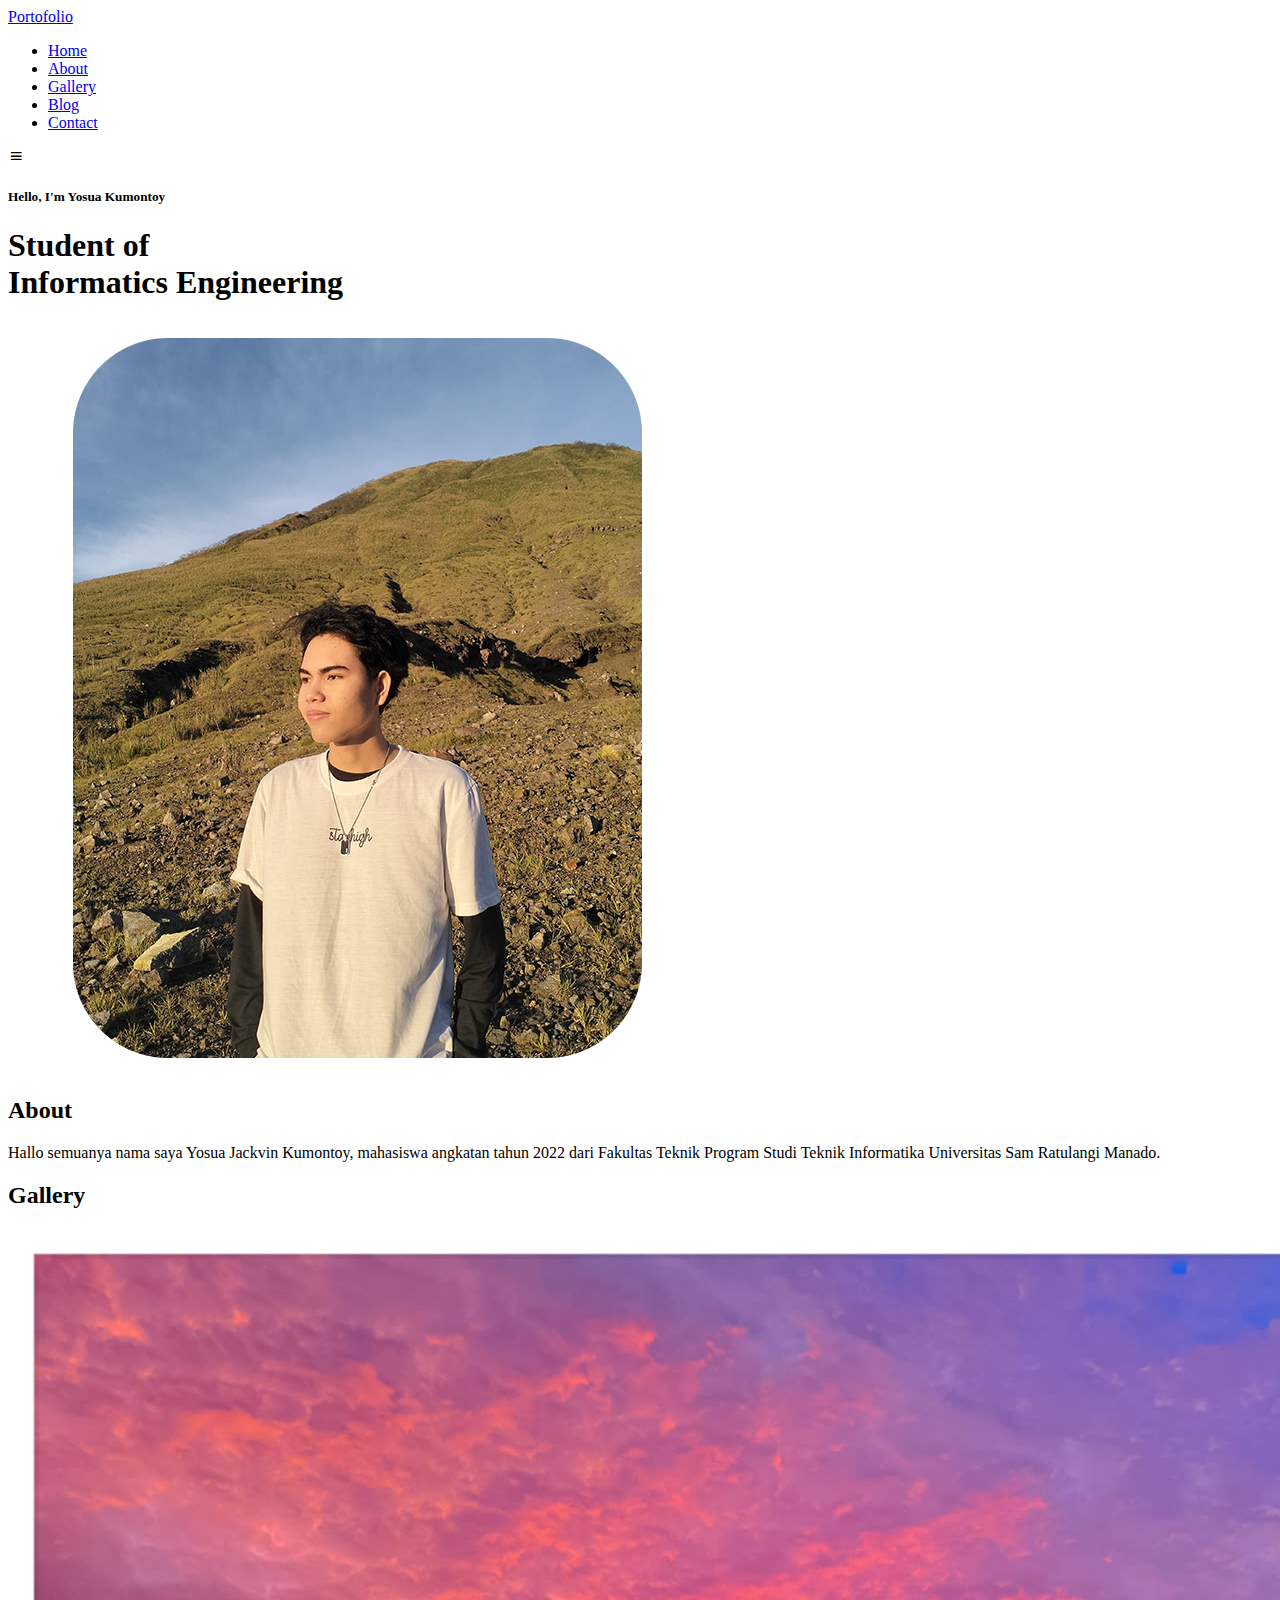
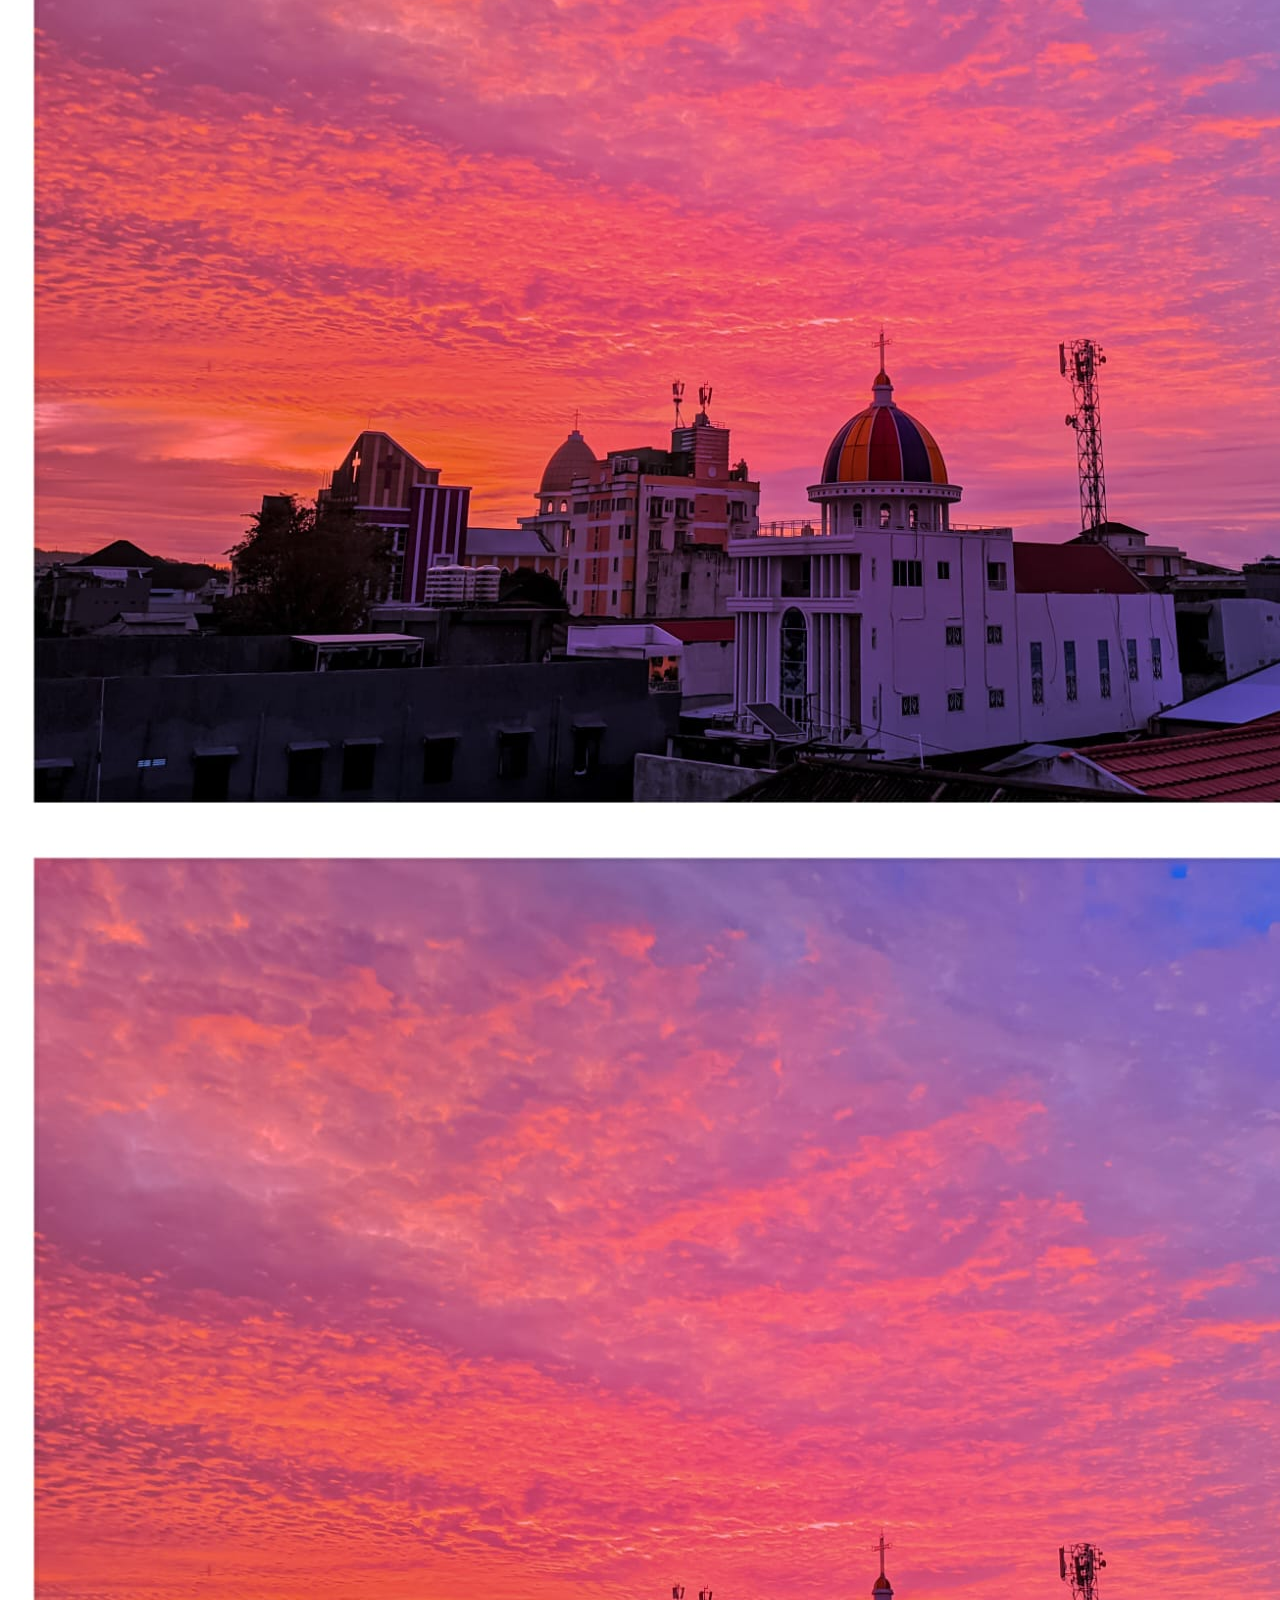
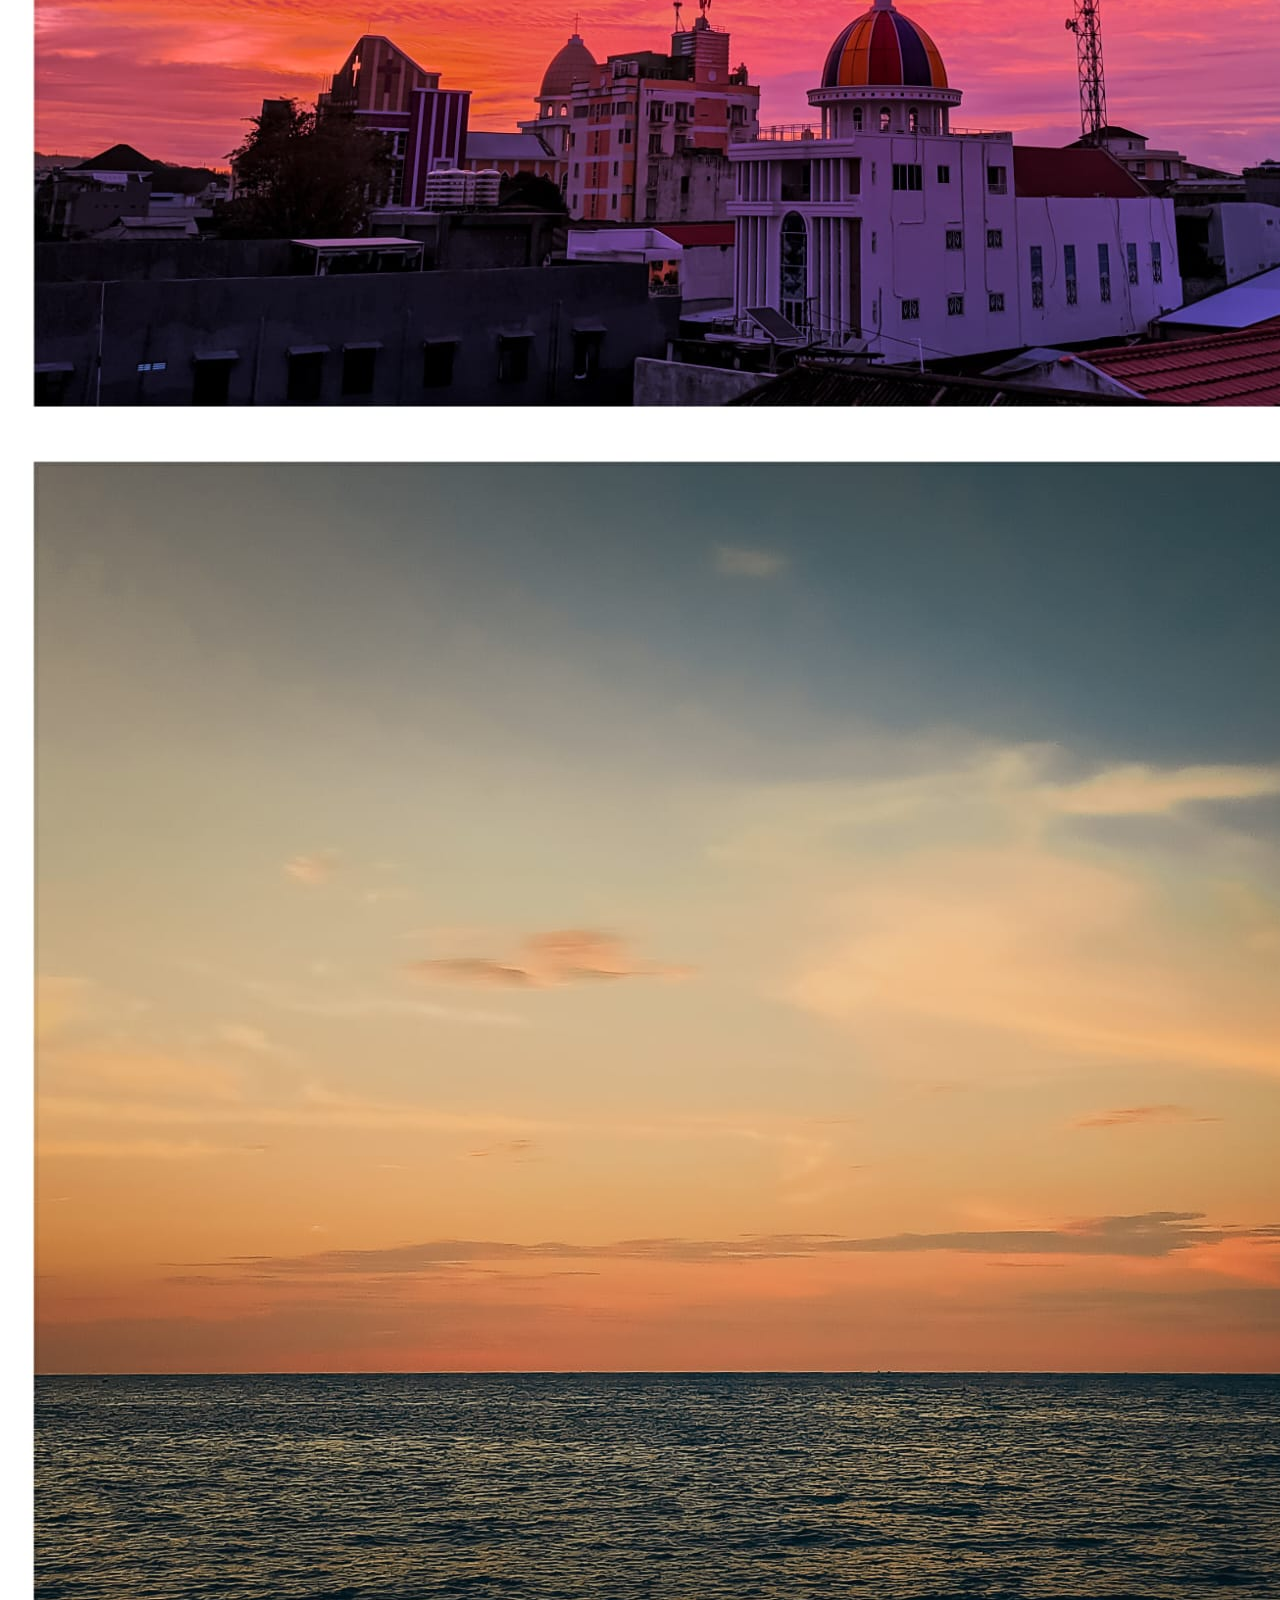
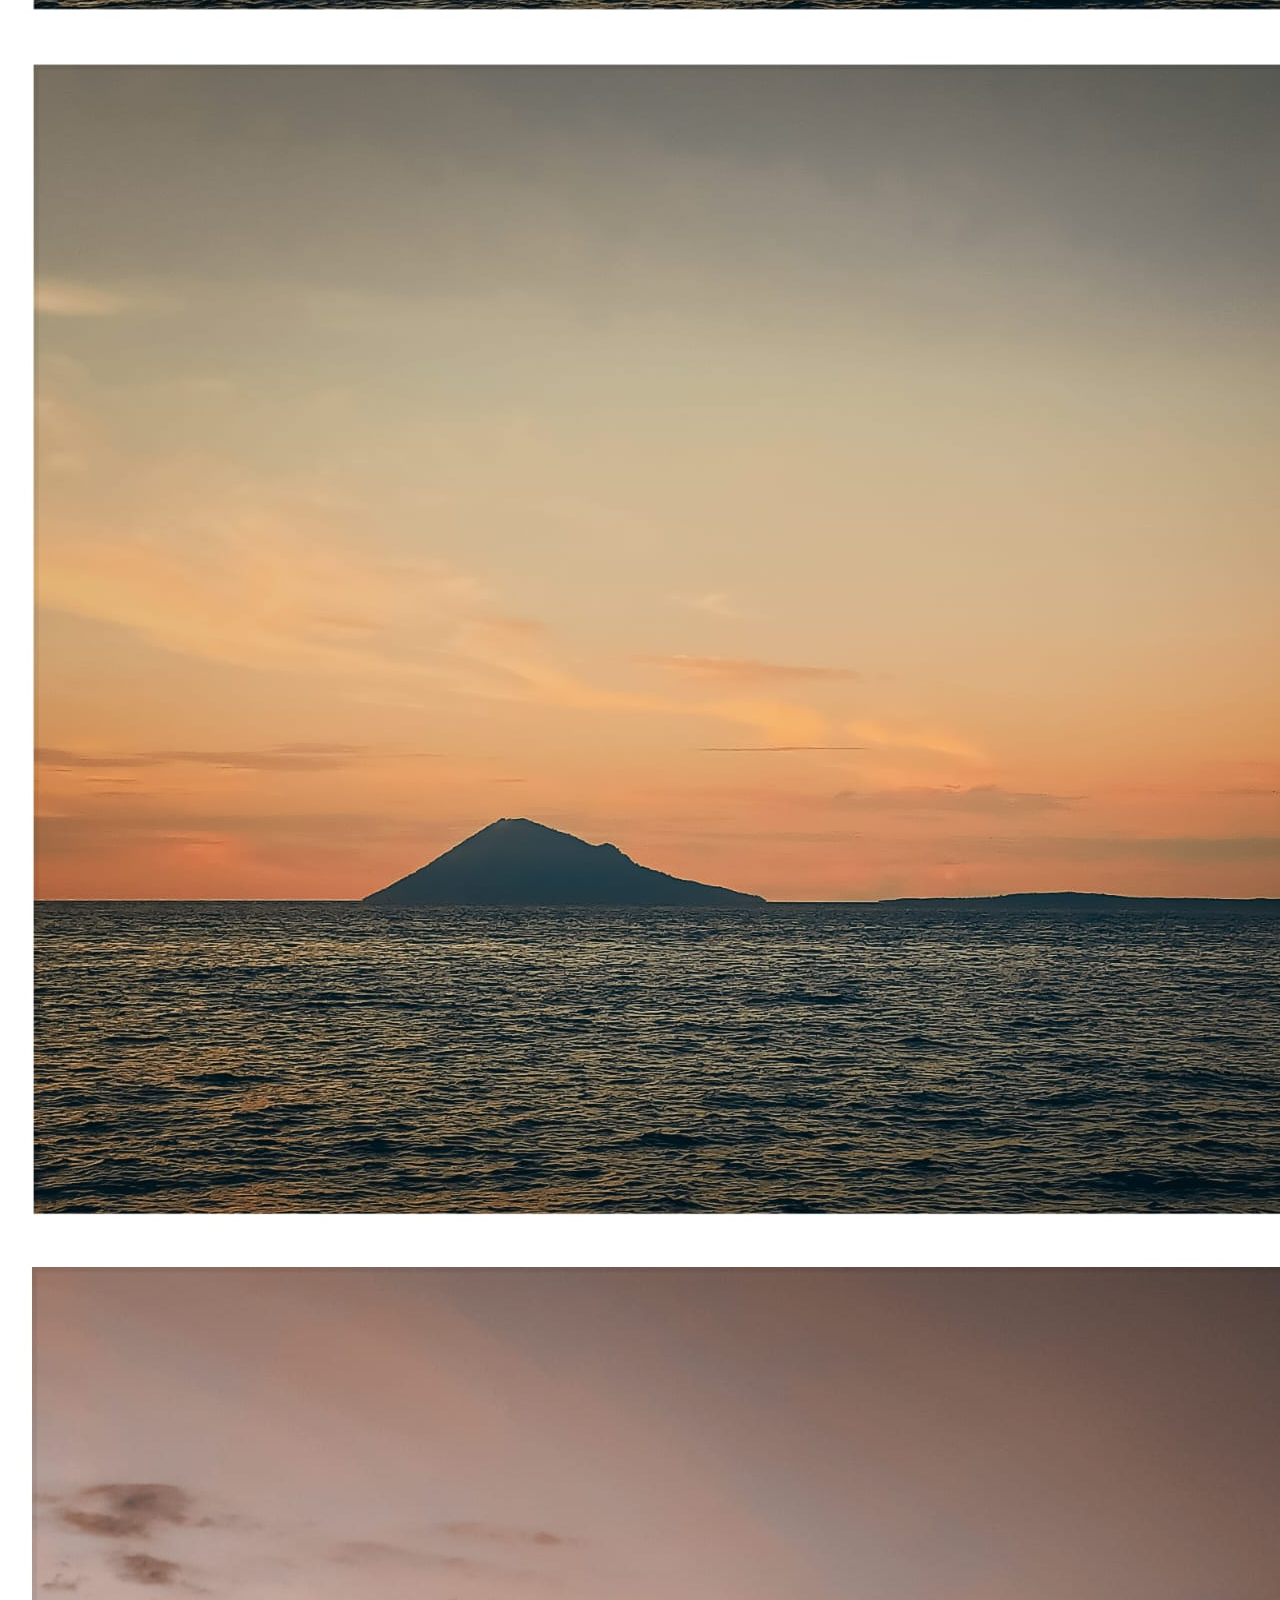
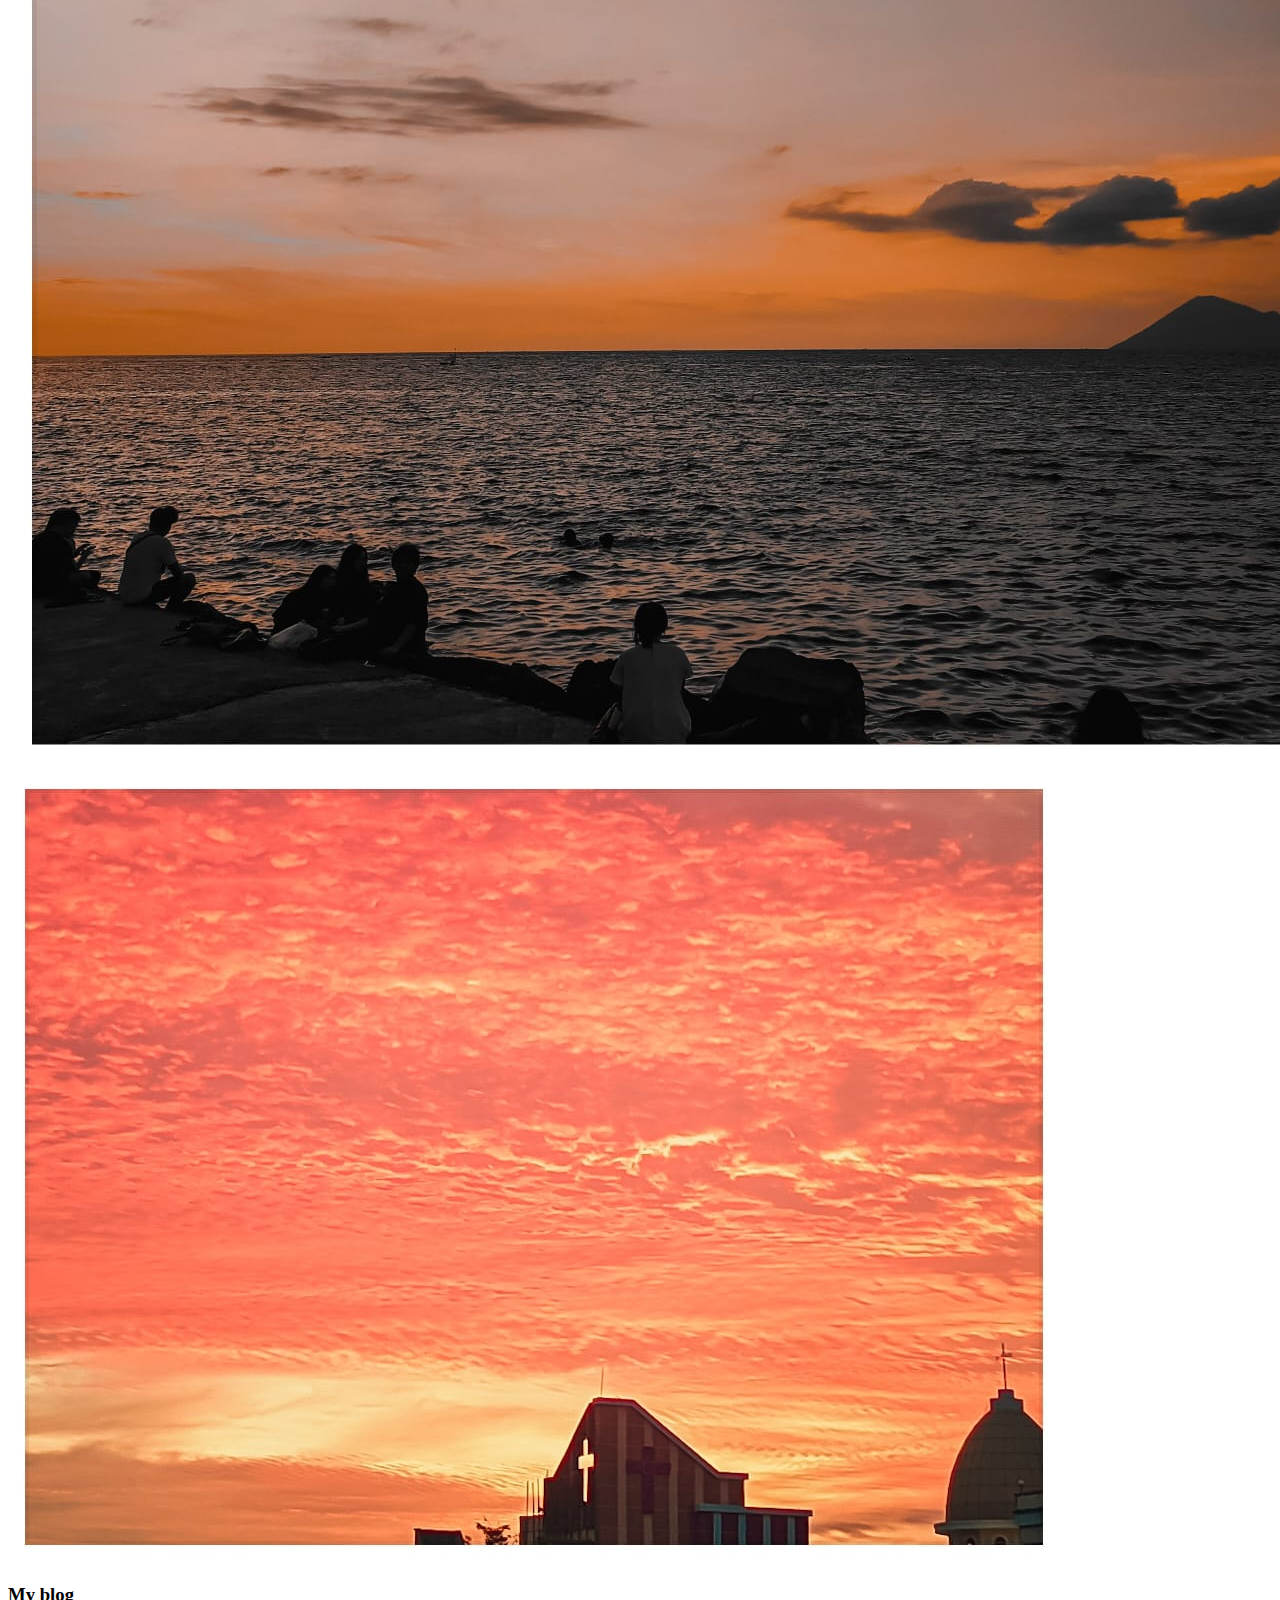
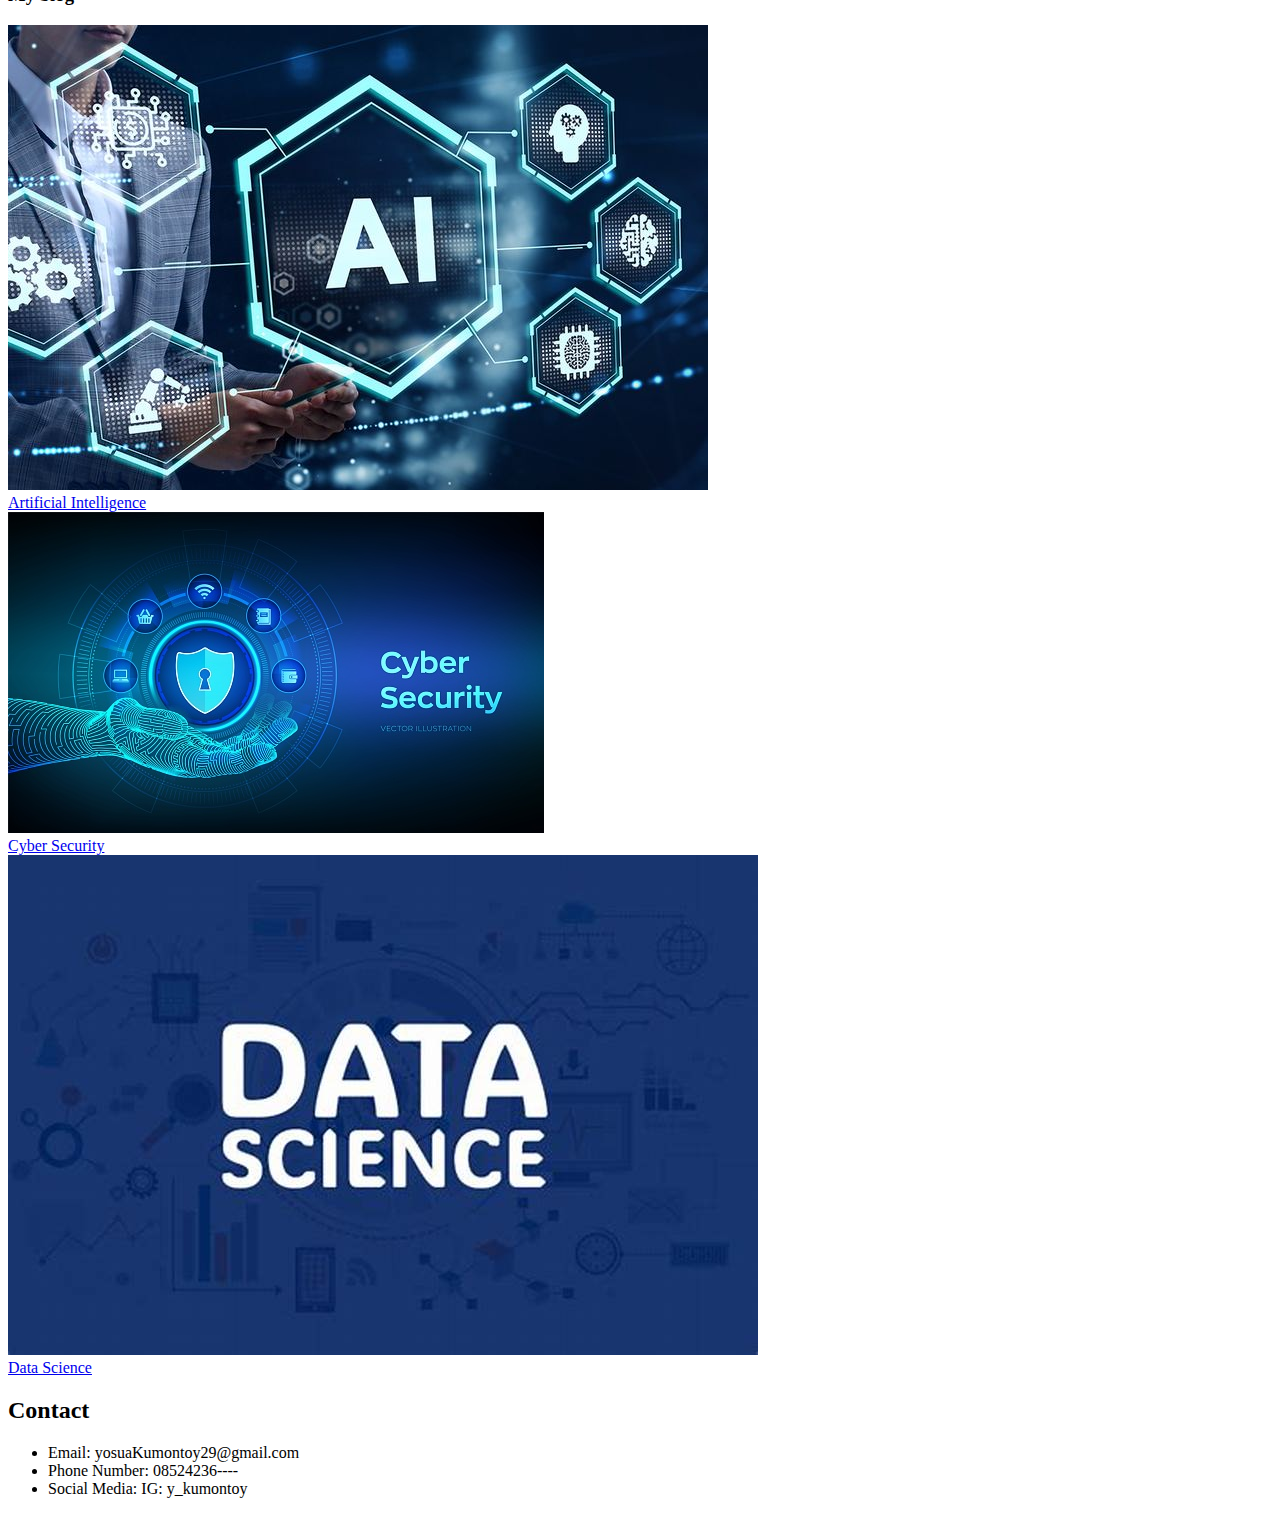
==== commit 32b62169: "Add files via upload" ====
--- a/index.html
+++ b/index.html
@@ -4,9 +4,14 @@
     <meta charset="UTF-8" />
     <meta name="viewport" content="width=device-width, initial-scale=1.0" />
     <title>Portofolio</title>
-    <link rel="stylesheet" type="text/css" href="portofolio.css" />
+    <link rel="stylesheet" type="text/css" href="styleporto.css" />
+    <link rel="stylesheet"
+    href="https://unpkg.com/boxicons@latest/css/boxicons.min.css">
+   
+
   </head>
   <body>
+     
     <header>
       <a href="#" class="Logo">Portofolio</a>
       <ul class="navbar">
@@ -16,18 +21,20 @@
         <li><a href="#blog">Blog</a></li>
         <li><a href="#contact">Contact</a></li>
       </ul>
+
+      <div class="bx bx-menu" id="menu-icon"></div>
     </header>
 
     <section class="home" id="home">
       <div class="home-text">
-        <h3>Hello, I'm Yosua Kumontoy</h3>
+        <h5>Hello, I'm Yosua Kumontoy</h5>
         <h1>
           Student of <br />
-          informatics engineering
+          Informatics Engineering
         </h1>
       </div>
       <div class="home-img">
-        <img src="yosua.jpg" class="foto" />
+        <img src="fotoprofil.png">
       </div>
     </section>
 
@@ -56,7 +63,7 @@
         <div class="my-gallery">
           <div class="gallery">
             <div class="image-container">
-              <img src="1.jpg" alt="Foto 1" />
+              <img src="2.jpg" alt="Foto 1" />
             </div>
             <div class="image-container">
               <img src="2.jpg" alt="Foto 2" />
@@ -86,7 +93,7 @@
       <div class="blog-container">
         <div class="blog-box">
           <div class="blog-img">
-            <img src="ai.jpg" alt="blog1" />
+            <img src="AI.jpg" alt="blog1" />
           </div>
           <div class="blog-text">
             <a href="https://aws.amazon.com/id/what-is/artificial-intelligence/" class="blog-title"
@@ -129,6 +136,6 @@
         </div>
       </div>
     </section>
-
+    <script src="script.js"></script>
   </body>
 </html>
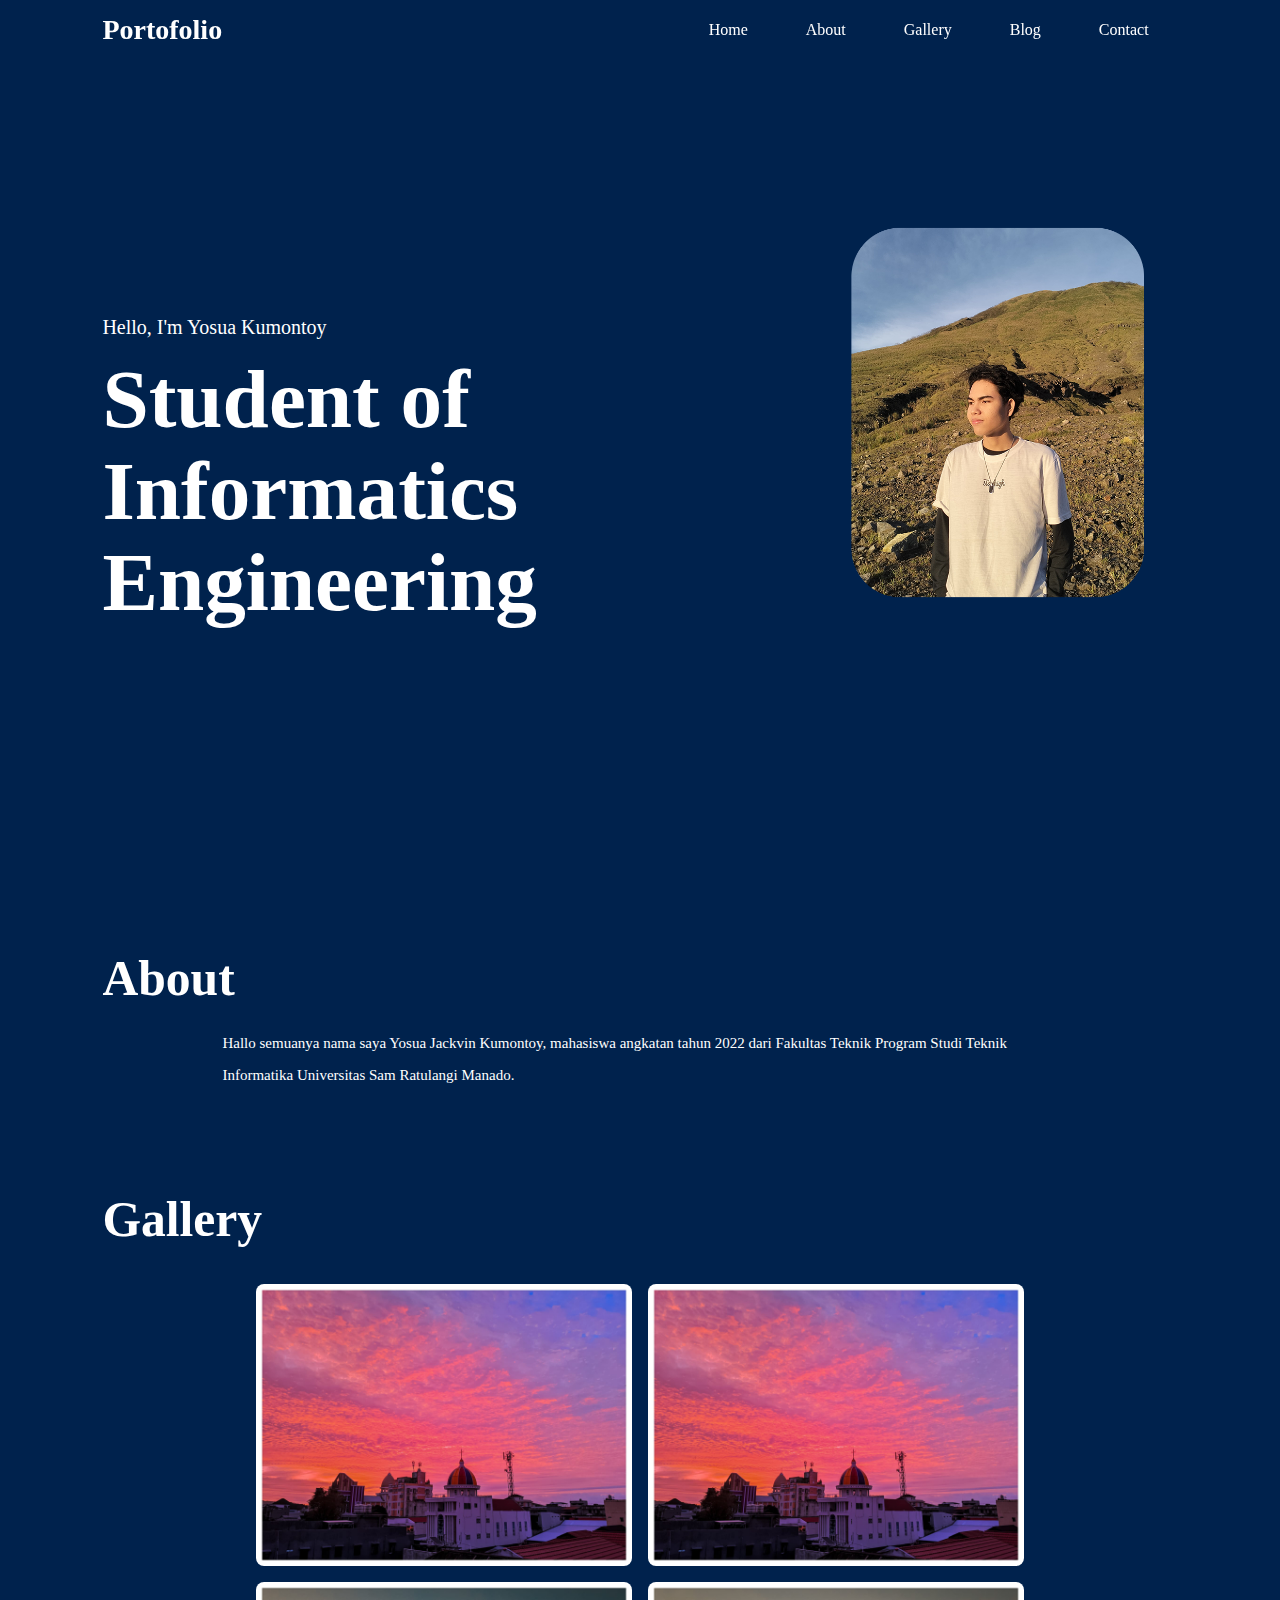
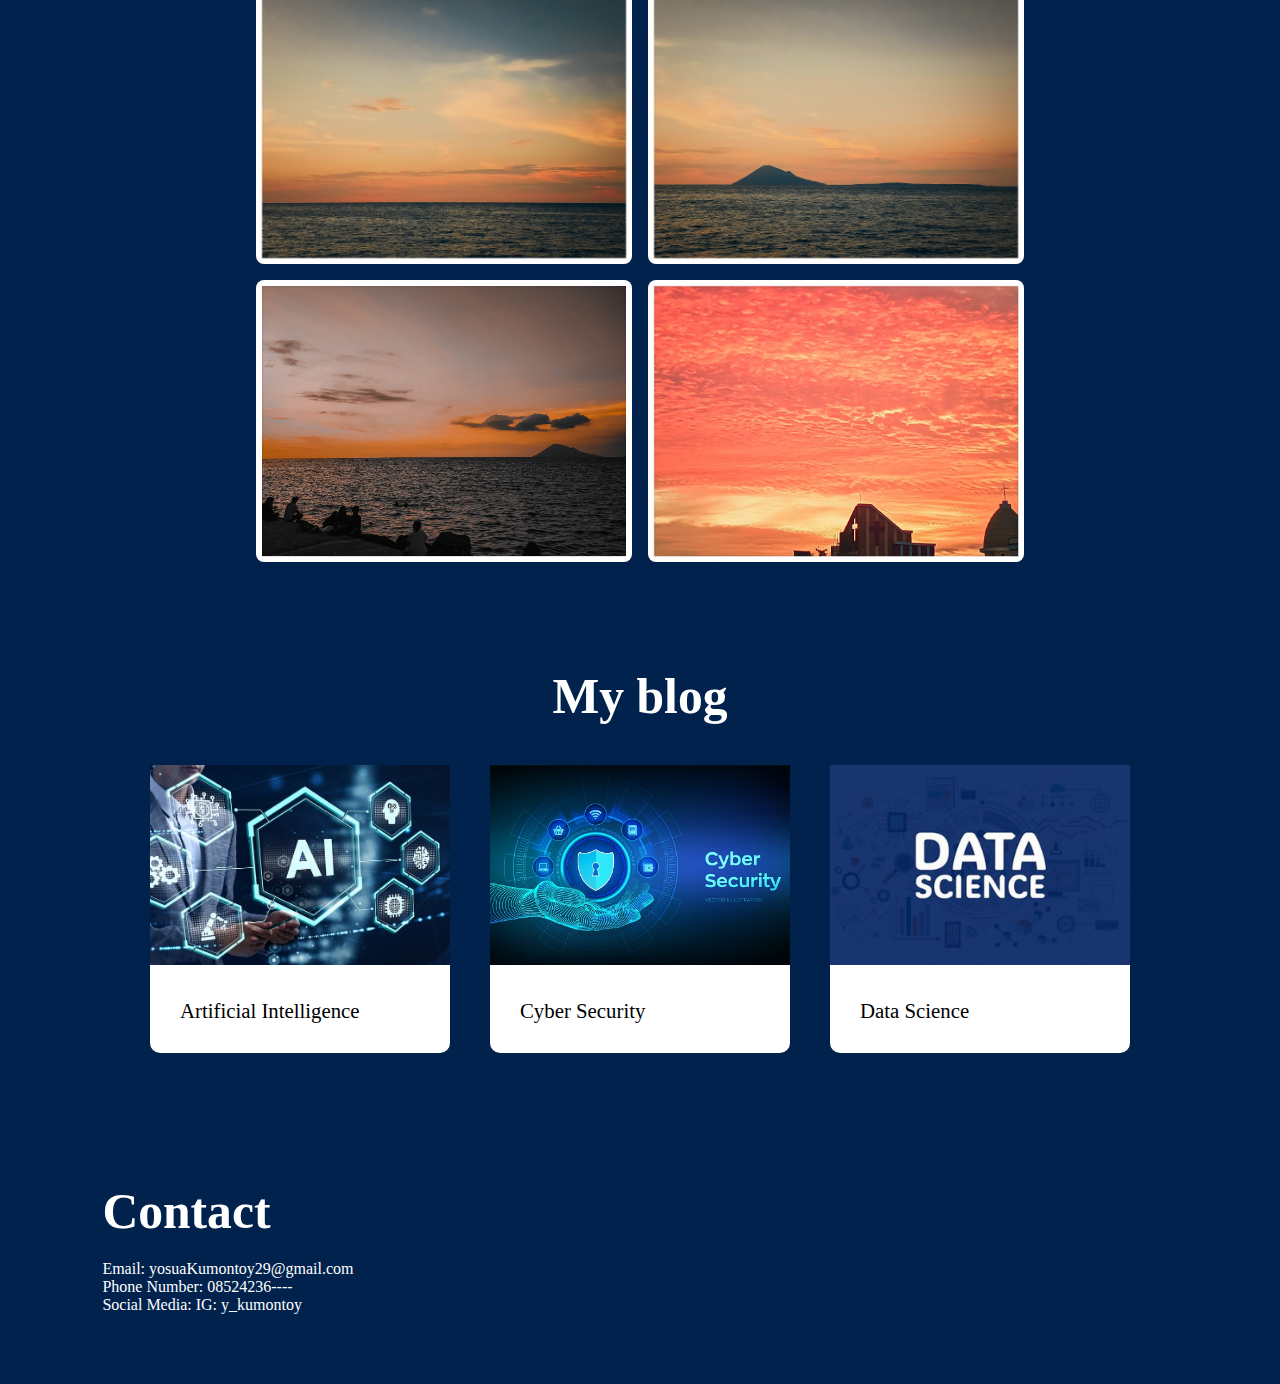
==== commit 0e3d5c36: "index.html" ====
--- a/index.html
+++ b/index.html
@@ -4,7 +4,7 @@
     <meta charset="UTF-8" />
     <meta name="viewport" content="width=device-width, initial-scale=1.0" />
     <title>Portofolio</title>
-    <link rel="stylesheet" type="text/css" href="styleporto.css" />
+    <link rel="stylesheet" type="text/css" href="portofolio.css" />
     <link rel="stylesheet"
     href="https://unpkg.com/boxicons@latest/css/boxicons.min.css">
    
--- a/portofolio.css
+++ b/portofolio.css
@@ -0,0 +1,334 @@
+*{
+    padding: 0;
+    margin: 0;
+    box-sizing: border-box;
+    text-decoration: none;
+    list-style: none;
+    scroll-behavior: smooth;
+    font-family: 'poppins' sans-serif;
+}
+
+:root{
+    --bg-color:#00224D;
+    --main-color: #FF204E;
+    --text-color: #fff;
+
+    --h1-font: 5.2rem;
+    --h2-font:3.1rem;
+    --p-font: 15px;
+}
+
+body{
+    background: var(--bg-color);
+    color: var(--text-color);
+}
+
+header{
+    position: fixed;
+    width: 100%;
+    top: 0;
+    right: 0;
+    z-index: 1000;
+    padding: 38px 19%;
+    display: flex;
+    align-items: center;
+    justify-content: space-between;
+    background: transparent;
+    transition: all.7s;
+}
+.Logo{
+    display: flex;
+    align-items: center;
+    color:var(--text-color);
+    font-size: 28px;
+    font-weight: 600;
+
+}
+.navbar{
+    display: flex;
+}
+
+.navbar a{
+    margin: 0 25px;
+    padding: 4px;
+    color: var(--text-color);
+    font-size: 1 rem;
+    font-weight: 400;
+    border-bottom: 2px solid transparent;
+    transition: all 7s;
+}
+
+.navbar a:hover{
+    border-bottom: 2px solid var(--main-color);
+    color:var(--main-color)
+}
+
+#menu-icon{
+    font-size: 34px;
+    cursor: pointer;
+    z-index:10001;
+    display: none;
+}
+
+section{
+    padding: 40px 19% 30px;
+}
+
+.home{
+    height: 100vh;
+    width: 100%;
+    display: flex;
+    align-items: center;
+    justify-content: space-between;
+    gap: 35px;
+}
+
+.home-img{
+    height: 460px;
+    width: 460px;
+    object-fit: contain;
+}
+.home-img img{
+    width: 100%;
+    height: auto;
+}
+.home-text{
+    padding-top: 60px;
+}
+.home-text h5{
+    font-size: 20px;
+    font-weight: 500;
+}
+.home-text h1{
+    margin: 15px 0;
+    font-size: var(--h1-font);
+    color: var(--text-color);
+    line-height: 1.1;
+    font-weight: 800;
+}
+
+header.sticky{
+  background: #152031;
+  padding: 10px 19%;
+}
+
+.h-main{
+    display: flex;
+    flex-wrap: wrap;
+    align-items: center;
+    justify-content: space-between;
+    gap:3rem;
+    margin-bottom: 20px ;
+}
+
+.h-text h2{
+    font-size: var(--h2-font);
+    color: var(--text-color);
+    font-weight: 700;
+
+}
+
+.center p{
+    font-size: var(--p-font);
+    padding: 0 120px;
+    line-height: 32px;
+}
+
+
+  .gallery {
+    display: flex;
+    flex-wrap: wrap;
+    gap: 16px;
+    max-width: 800px;
+    padding: 16px;
+    width: 100%;
+    box-sizing: border-box;
+    margin: 0 auto;
+  }
+  
+  .image-container {
+    flex: 1 1 calc(50% - 80px);
+    box-sizing: border-box;
+    position: relative;
+  }
+  
+  .image-container img {
+    width: 100%;
+    display: block;
+    border-radius: 8px;
+    transition: transform 0.3s ease;
+  }
+  
+  .image-container img:hover {
+    transform: scale(1.1);
+    cursor: pointer;
+  }
+ 
+  .blog{
+    display: flex;
+    justify-content: center;
+    align-items: center;
+    flex-direction: column;
+    padding: 40px;border-bottom: 1px solid rgba(0,0,0,0,05);
+  }
+
+  .blog-heading{
+    display: flex;
+    justify-content: center;
+    align-items: center;
+    flex-direction: column;
+
+  }
+
+  .blog-heading h3{
+    font-size: var(--h2-font);
+    color: var(--text-color);
+    font-weight: 700;
+  }
+
+
+  .blog-heading h3{
+    font-size: 2.4;
+    font-weight: 600;
+  }
+
+  .blog-container{
+    display: flex;
+    justify-content: center;
+    align-items: center;
+    margin: 20px 0px;
+    flex-wrap: wrap;
+
+  }
+
+  .blog-box{
+    width: 300px;
+    background-color: #fff;
+    border-radius: 10px;
+    margin: 20px;
+  }
+
+  .blog-img{
+    width: 100%;
+    height: auto;
+
+  }
+
+  .blog-img img{
+    width: 100%;
+    height: 200px;
+    object-fit: cover;
+    object-position: center;
+
+  }
+.blog-text {
+    padding: 30px;
+    display: flex;
+    flex-direction: column;
+}
+
+.blog-text .blog-title {
+    font-size: 1.3rem;
+    font-weight: 500;
+    color: black;
+}
+
+.blog-text .blog-title:hover{
+    color: crimson;
+    transition: all ease 0.5;
+}
+
+.contact ul {
+    font-size: 1 rem; 
+    margin-top: 20px;
+  }
+
+  @media(max-width:1650px){
+    header{
+      padding: 14px 8%; 
+    }
+    header.sticky{
+      padding: 9px 8%;;
+    }
+    section{
+      padding: 50px 8% 50px;
+    }
+  }
+  
+  @media(max-width:1220px){
+    header{
+      padding: 12px 4%;
+    }
+    header.sticky{
+      padding: 9px 4%;;
+    }
+    section{
+      padding: 50px 4% 50px;
+    }
+    .home{
+      height: 85vh;
+    }
+  }
+  
+  @media(max-width:1100px){
+    :root{
+      --h1-font: 5.2rem;
+      --h2-font:3.1rem;
+      --p-font: 15px;
+    }
+  }
+  
+  @media(max-width:1050px){
+    .home-img{
+      margin: 0 auto;
+      height: 350px;
+      width: 350px;
+    }
+    .home{
+      height: auto;
+      display: flex;
+      flex-wrap: wrap;
+      gap: 50px;
+    }
+  
+  }
+  
+  @media(max-width: 740px){
+    .center p{
+      padding: 0; 
+    }
+  }
+  
+  @media(max-width: 600px){
+    #menu-icon{
+      display: block;
+    }
+    :root{
+      --h1-font: 3.8rem;
+      --h2-font:2.5rem;
+      --p-font: 14px;
+    }
+    .navbar {
+      position: absolute;
+      top: 100%;
+      right: -100%;
+      width: 270px;
+      height: 100vh;
+      display: flex;
+      flex-direction: column;
+      background-color: #1f3e69;
+      padding: 20px 10px;
+      gap: 0.6rem;
+      text-align: left;
+      transition: all 0.7s;
+    }
+    
+    .navbar a {
+      font-size: 20px;
+      font-weight: 500;
+    }
+    
+    .navbar.open {
+      right: 0;
+    }
+  }    
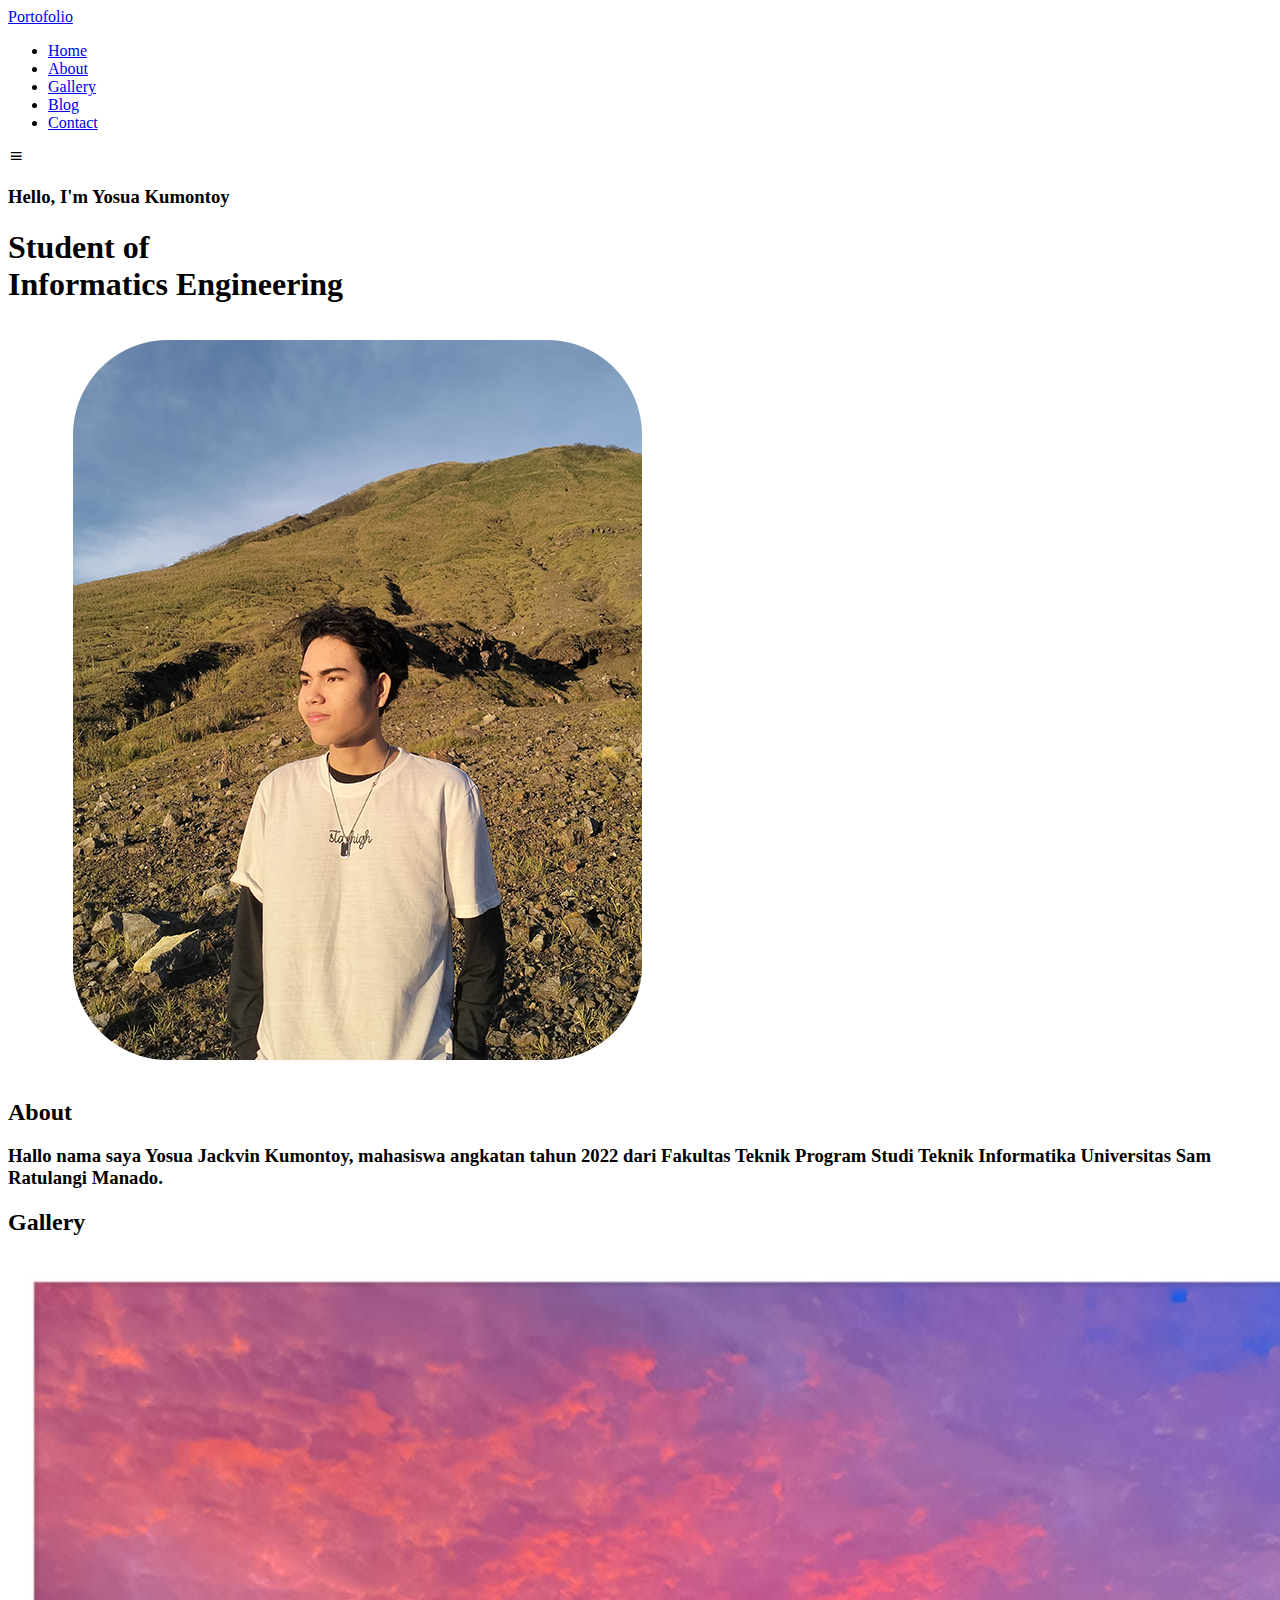
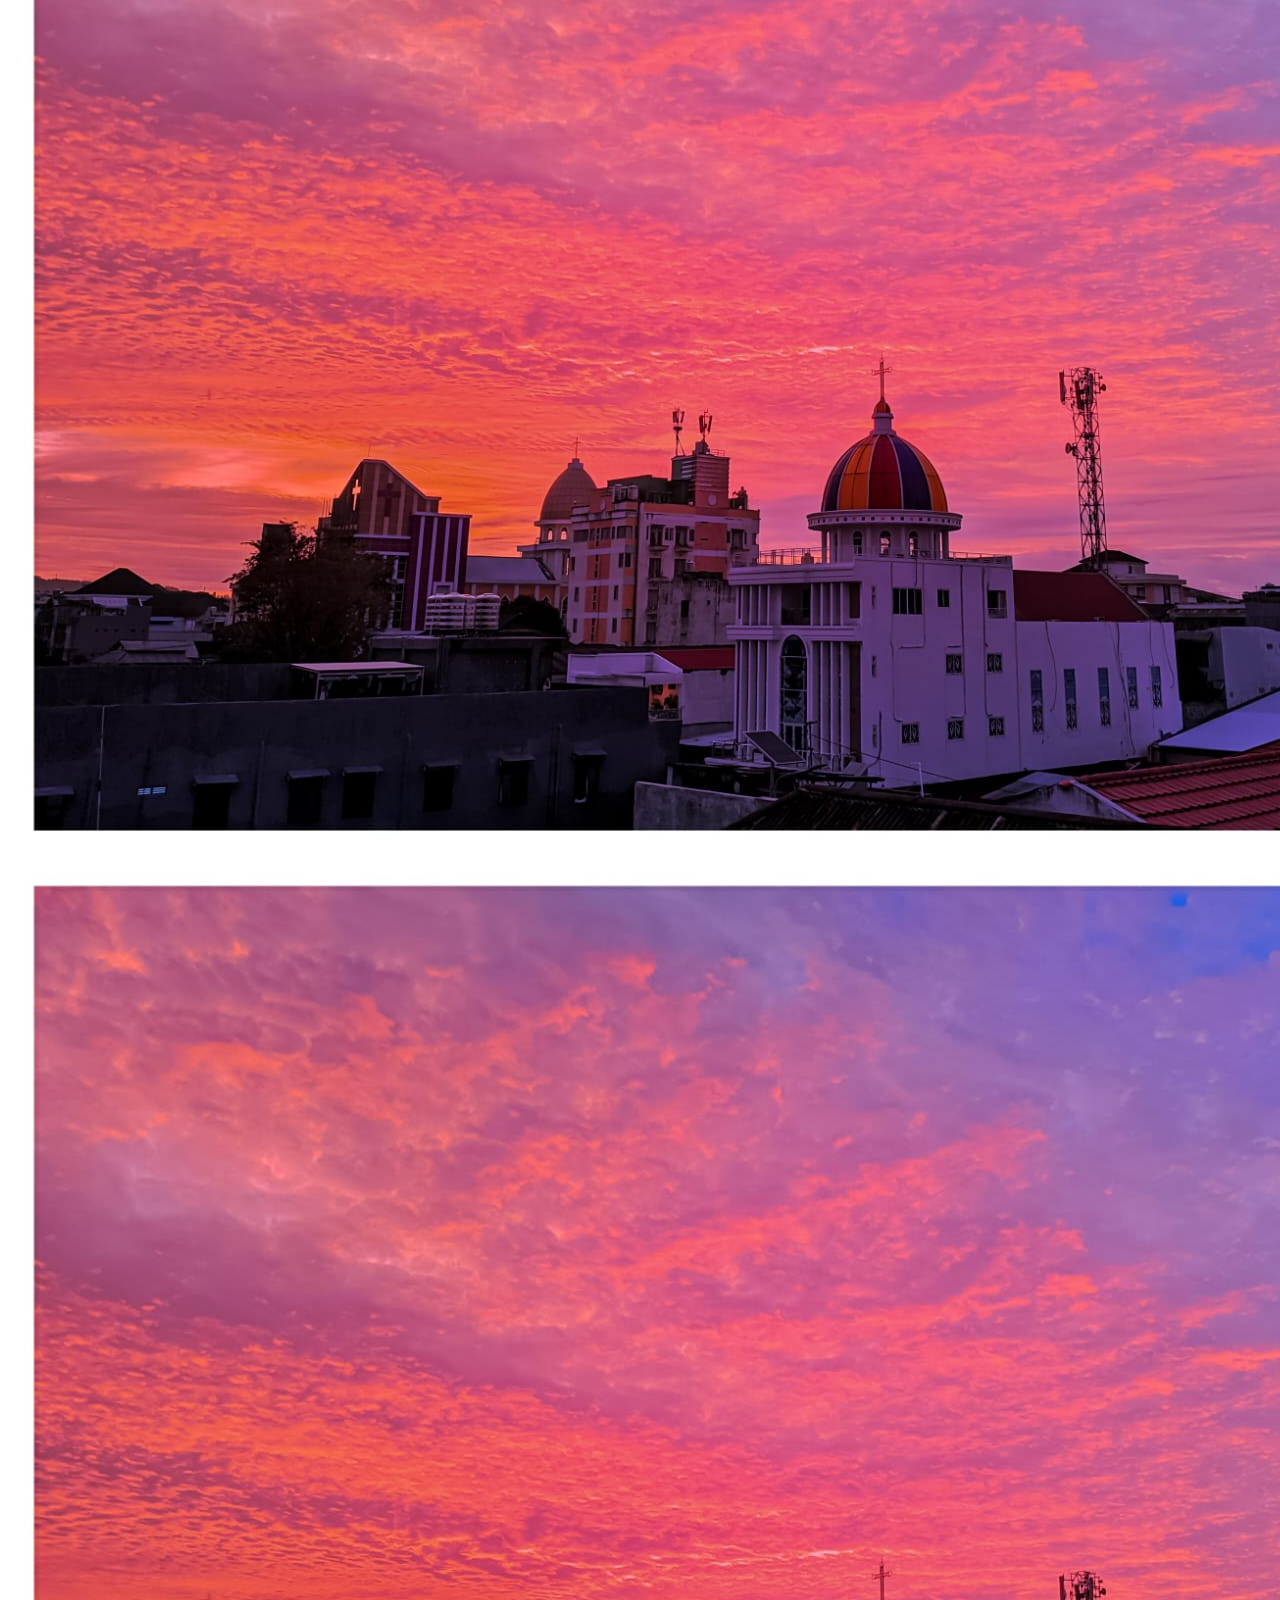
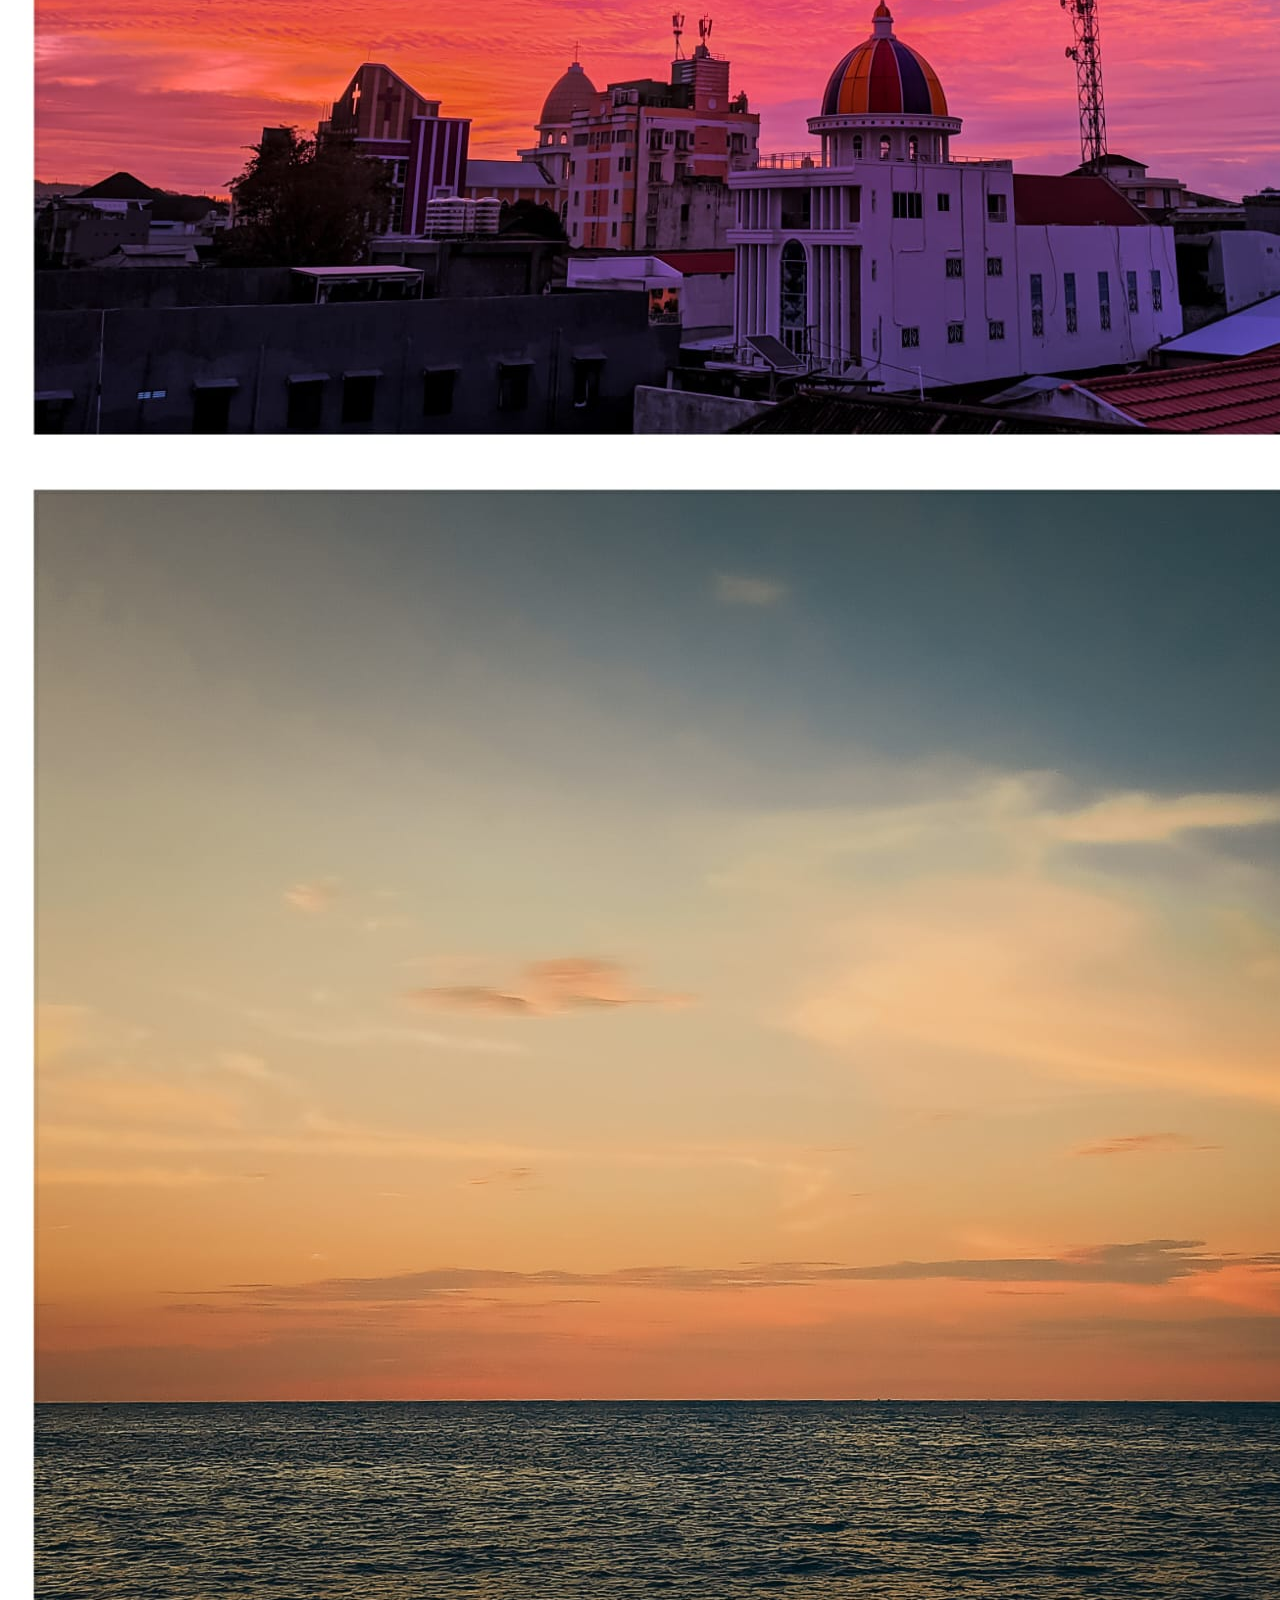
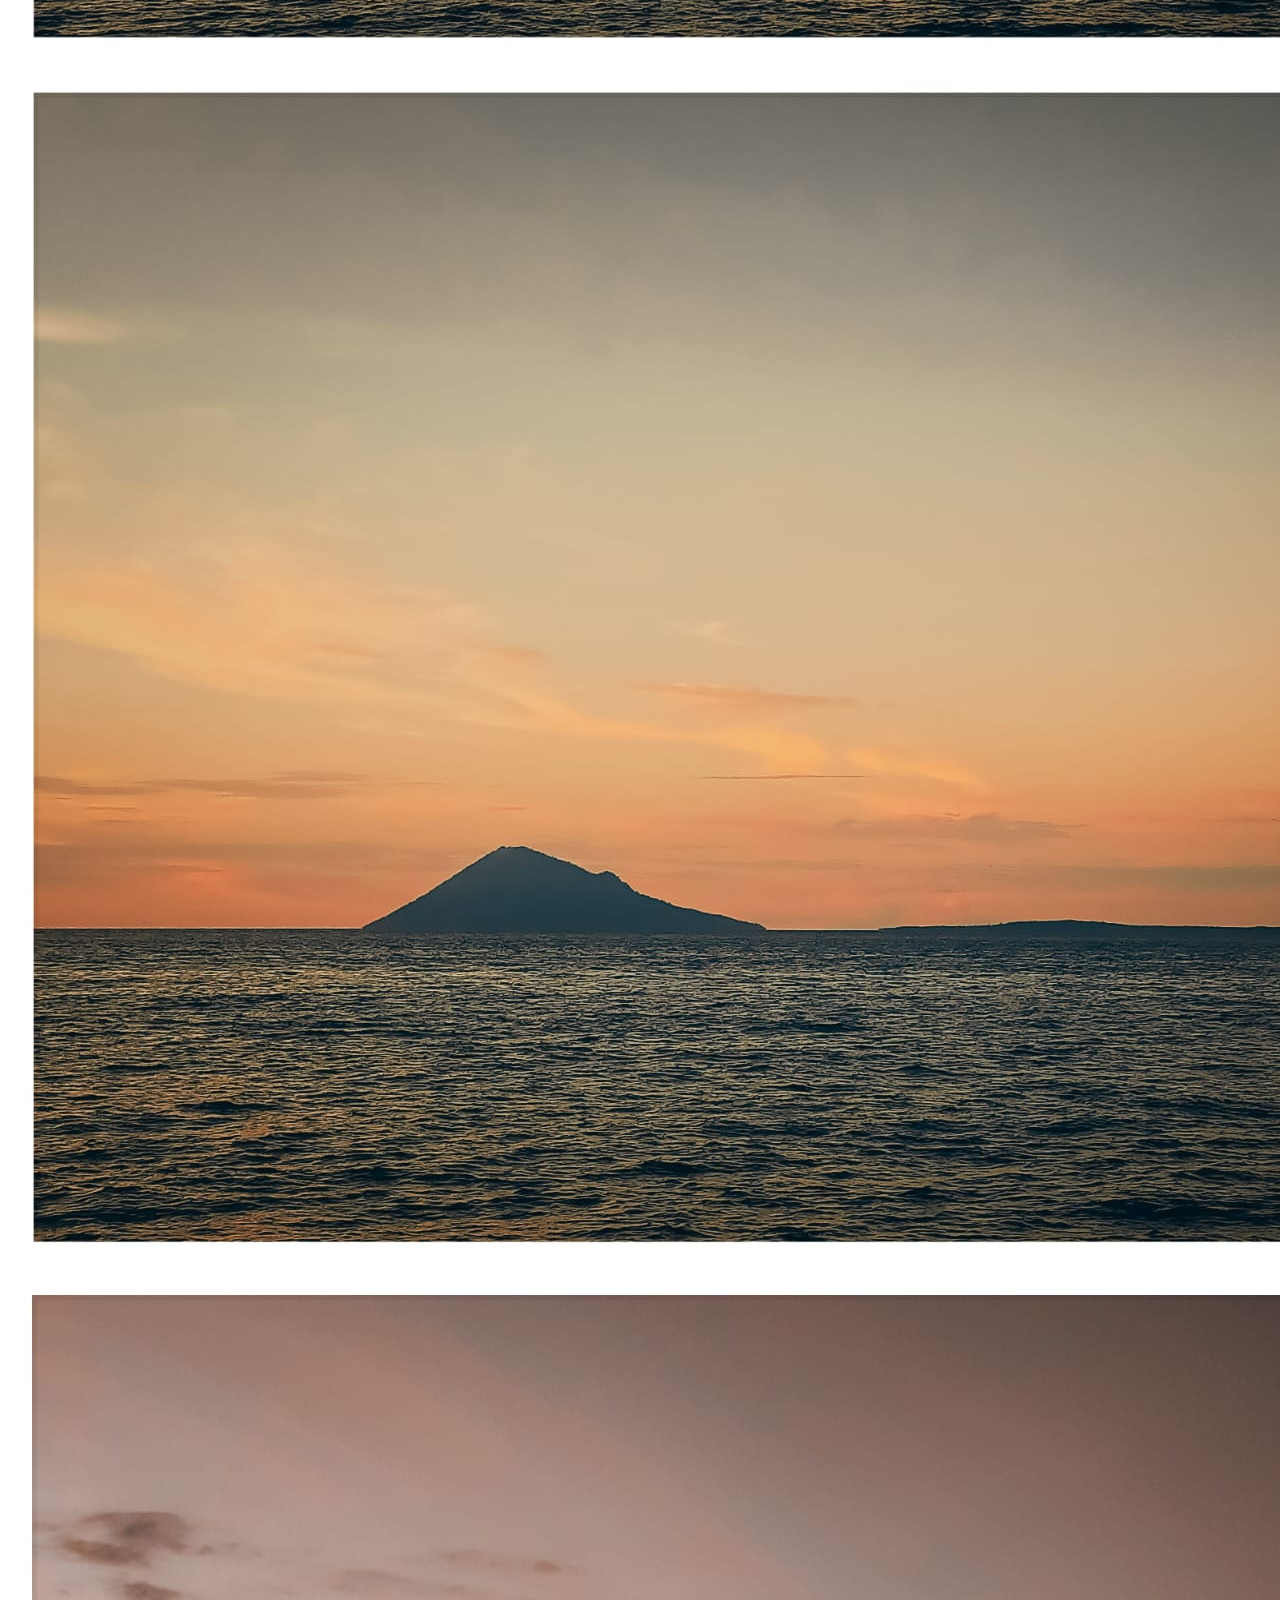
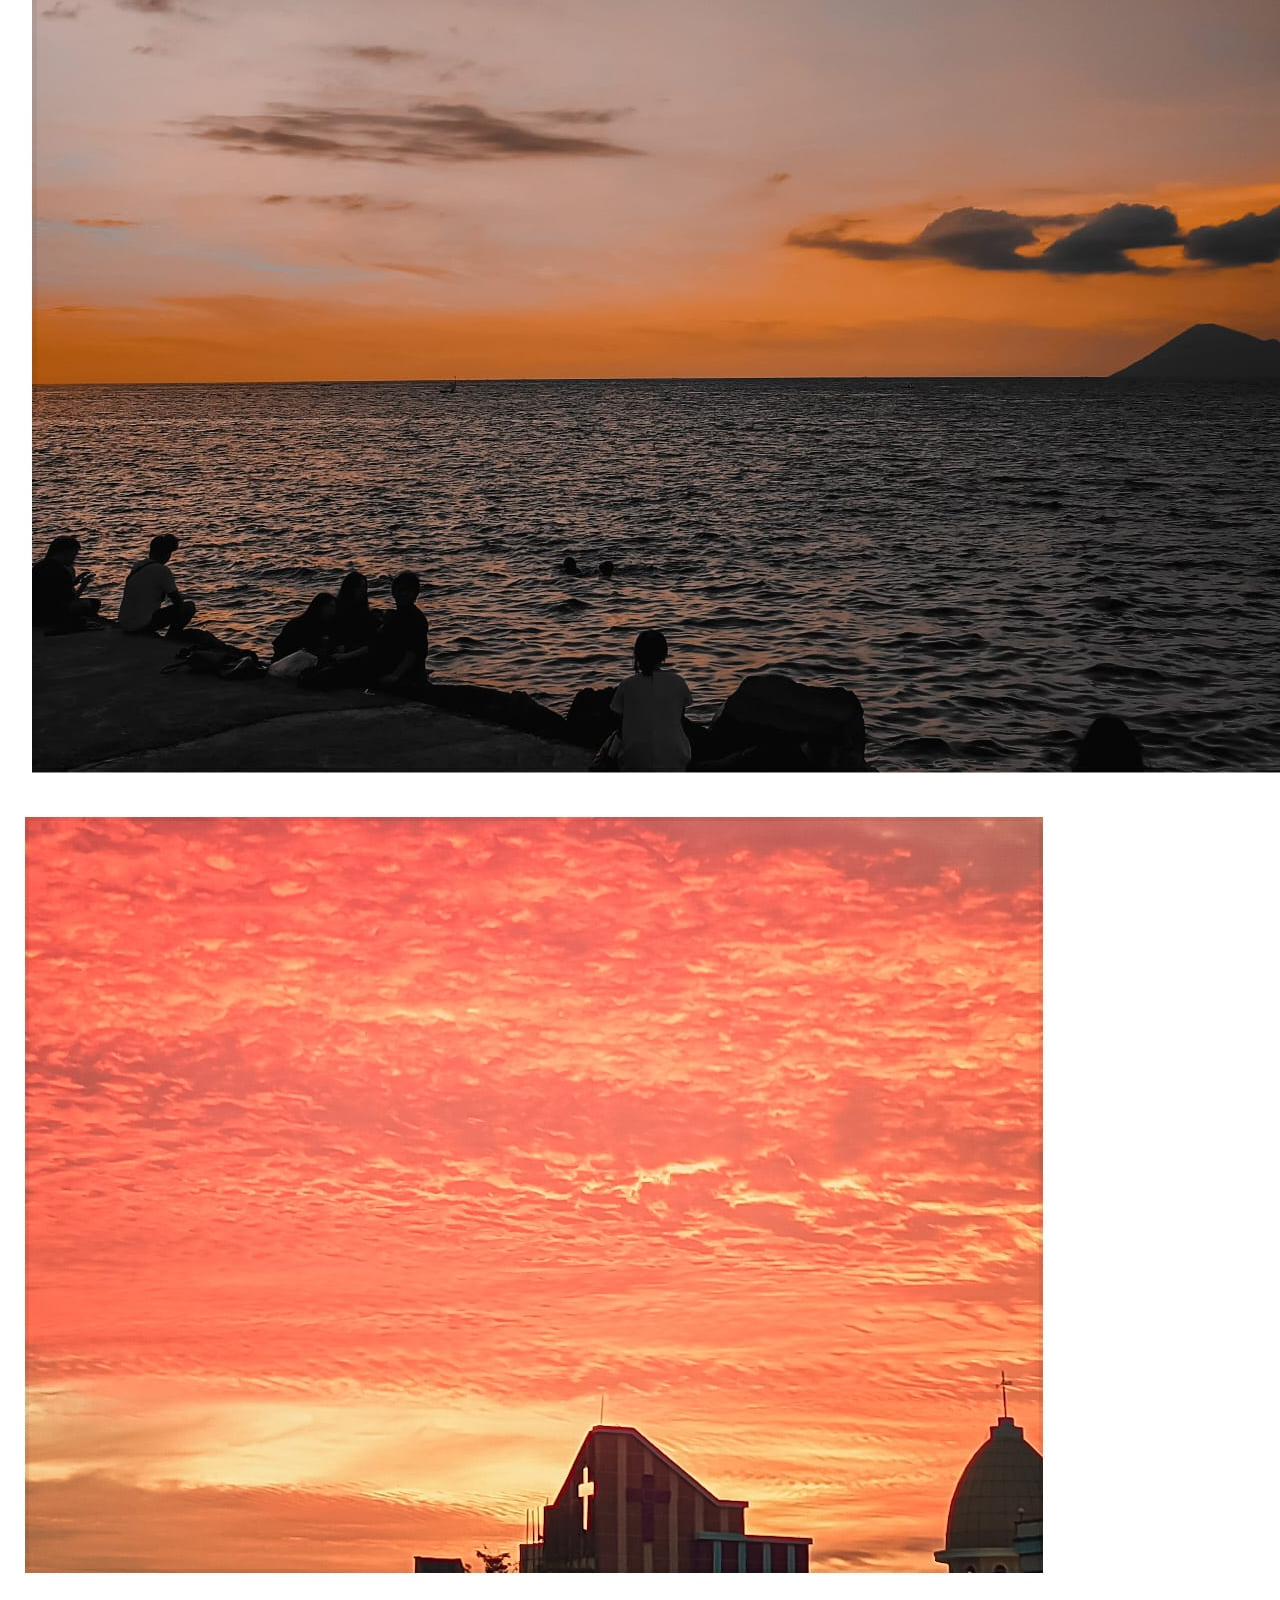
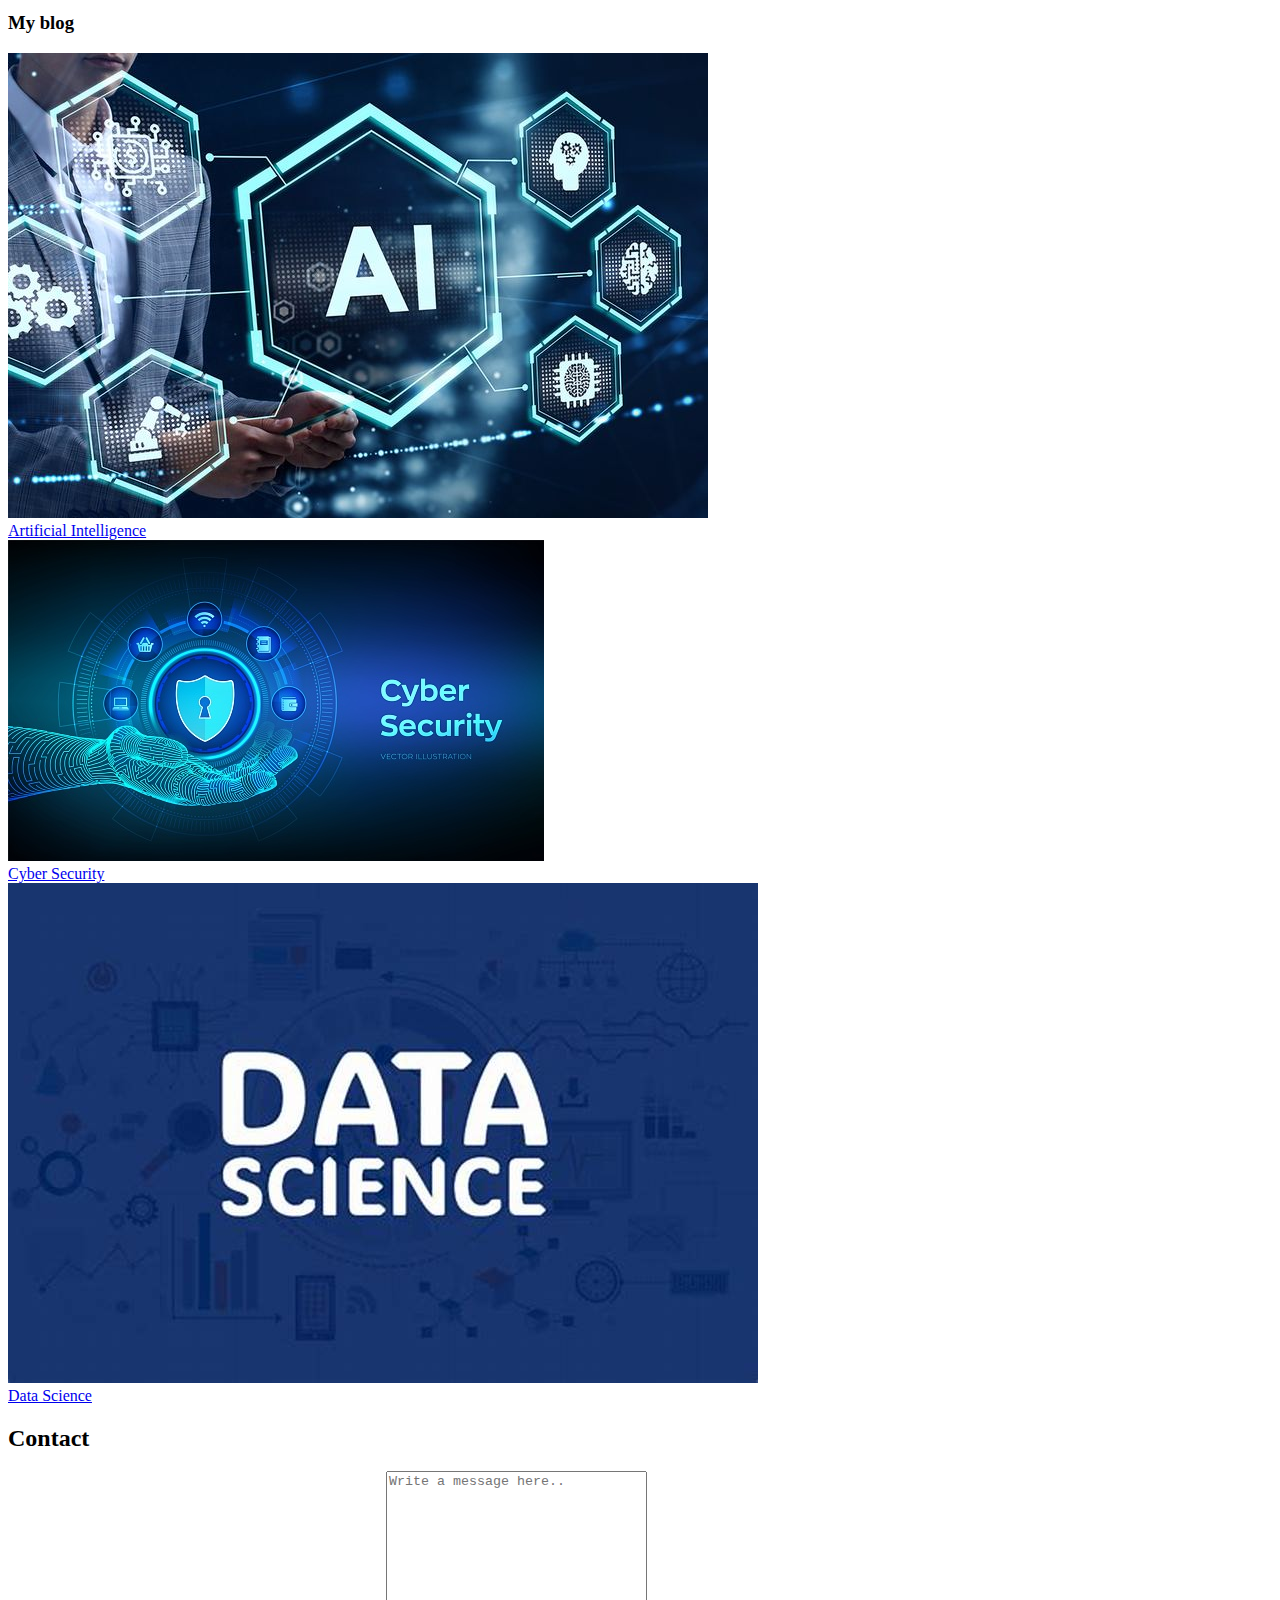
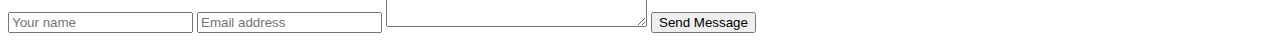
==== commit b3517e85: "index.html" ====
--- a/index.html
+++ b/index.html
@@ -4,7 +4,7 @@
     <meta charset="UTF-8" />
     <meta name="viewport" content="width=device-width, initial-scale=1.0" />
     <title>Portofolio</title>
-    <link rel="stylesheet" type="text/css" href="portofolio.css" />
+    <link rel="stylesheet" type="text/css" href="styleporto.css" />
     <link rel="stylesheet"
     href="https://unpkg.com/boxicons@latest/css/boxicons.min.css">
    
@@ -27,7 +27,7 @@
 
     <section class="home" id="home">
       <div class="home-text">
-        <h5>Hello, I'm Yosua Kumontoy</h5>
+        <h3>Hello, I'm Yosua Kumontoy</h3>
         <h1>
           Student of <br />
           Informatics Engineering
@@ -45,11 +45,11 @@
             <h2>About</h2>
           </div>
         </div>
-        <p>
-          Hallo semuanya nama saya Yosua Jackvin Kumontoy, mahasiswa angkatan
+        <h3>
+          Hallo nama saya Yosua Jackvin Kumontoy, mahasiswa angkatan
           tahun 2022 dari Fakultas Teknik Program Studi Teknik Informatika
           Universitas Sam Ratulangi Manado.
-        </p>
+        </h3>
       </div>
     </section>
 
@@ -127,13 +127,17 @@
         <div class="h-main">
           <div class="h-text">
             <h2>Contact</h2>
-            <ul>
-              <li>Email: yosuaKumontoy29@gmail.com</li>
-              <li>Phone Number: 08524236----</li>
-              <li>Social Media: IG: y_kumontoy</li>
-            </ul>
           </div>
         </div>
+      </div>
+
+      <div class="contact-form">
+        <form action="direct_post.php" method="post">
+          <input type="text" name="name" placeholder="Your name" required>
+          <input type="email" name="email" placeholder="Email address" required>
+          <textarea name="message" cols="30" rows="10" placeholder="Write a message here.." required></textarea>
+          <input type="submit" value="Send Message" class="send-btn">
+      </form>      
       </div>
     </section>
     <script src="script.js"></script>
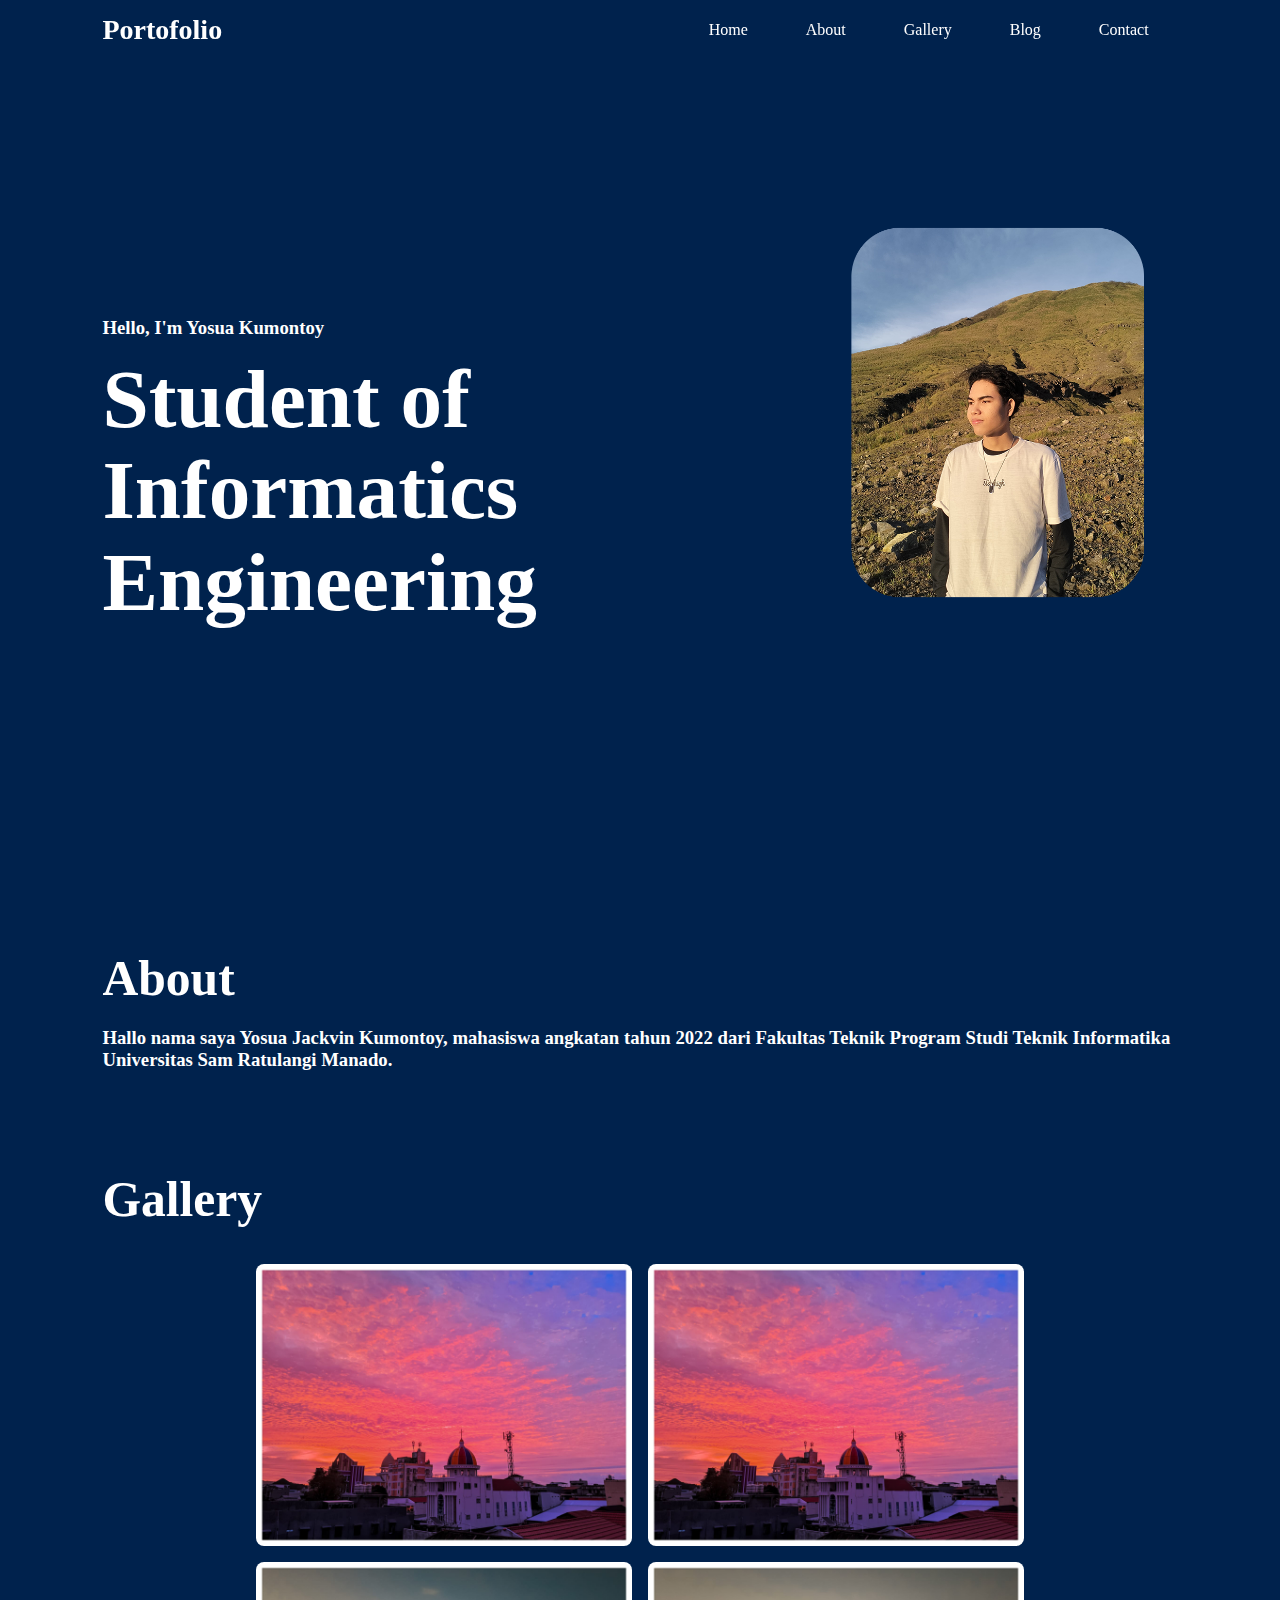
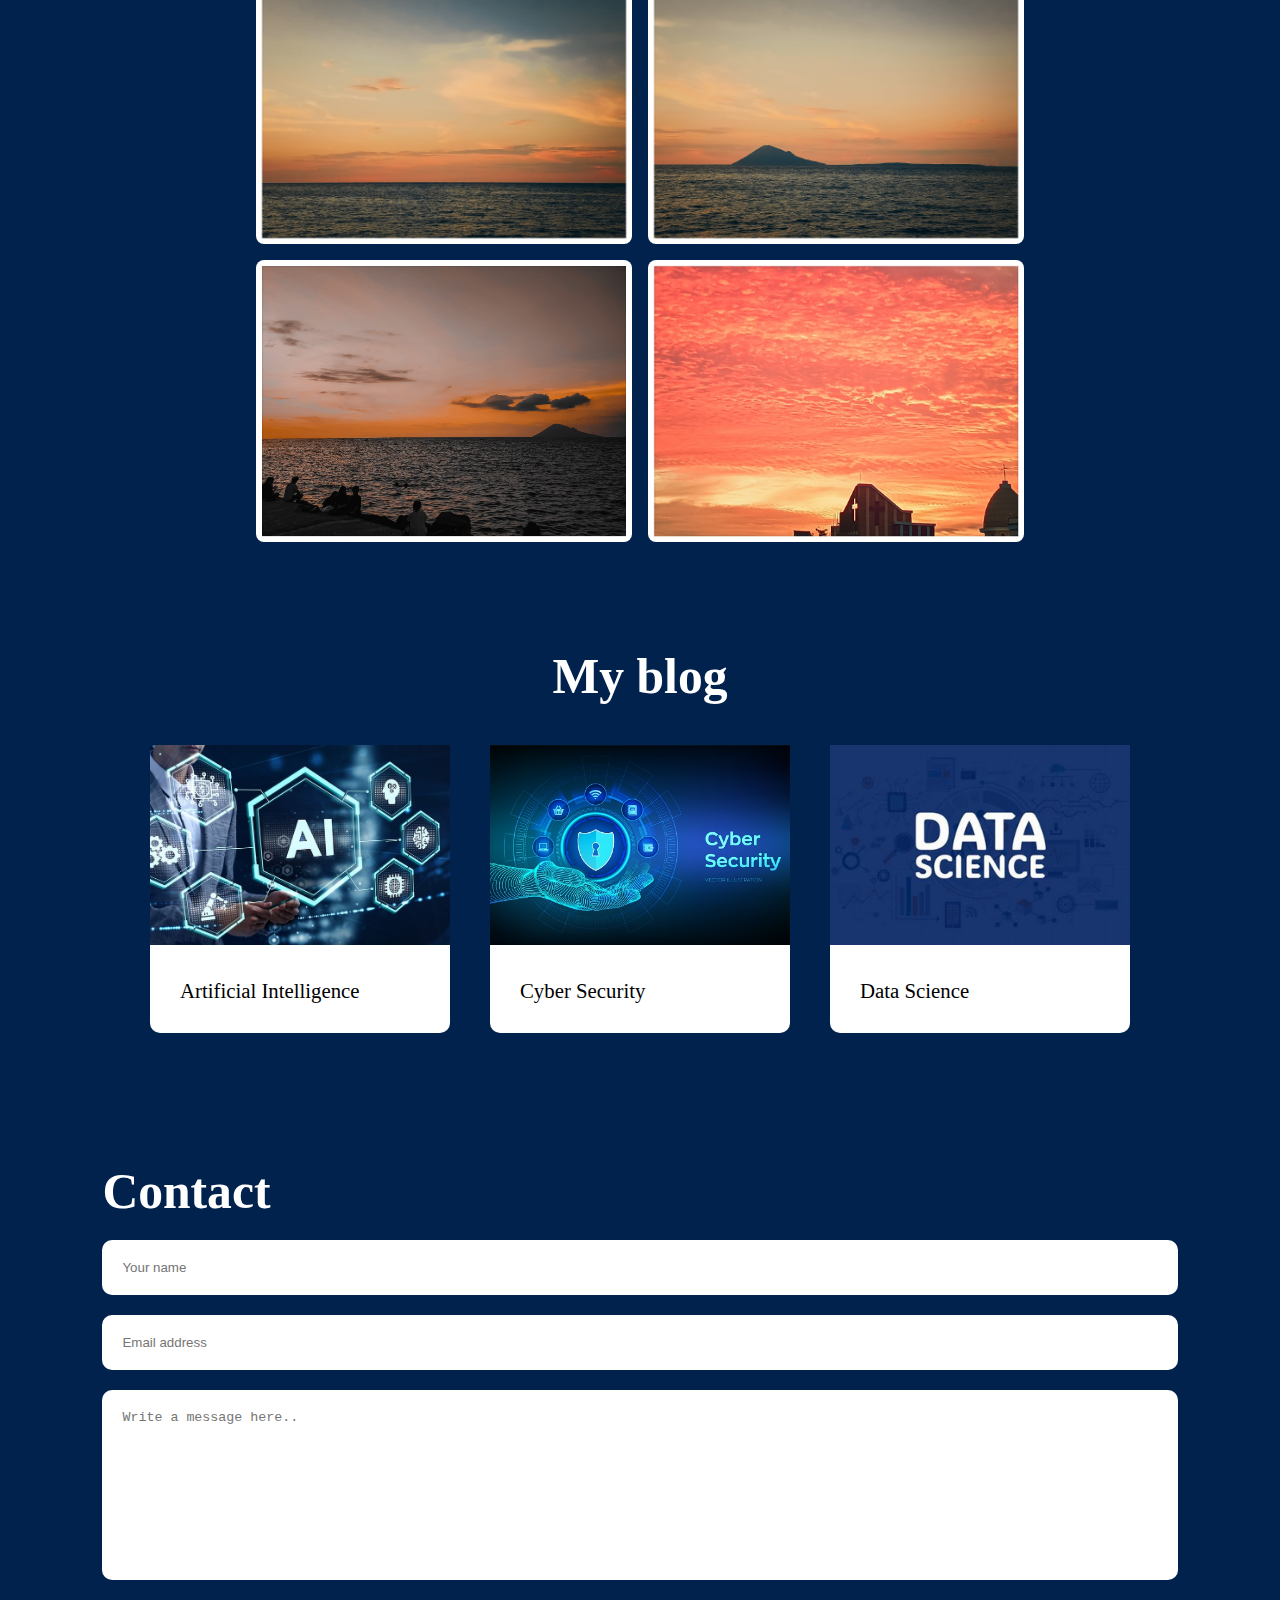
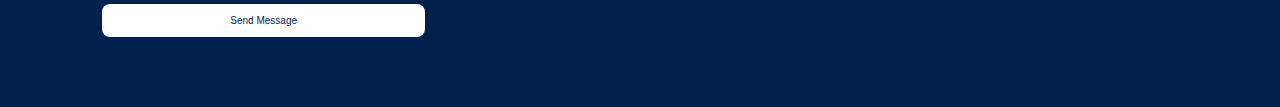
==== commit b42fa648: "index.html" ====
--- a/index.html
+++ b/index.html
@@ -4,7 +4,7 @@
     <meta charset="UTF-8" />
     <meta name="viewport" content="width=device-width, initial-scale=1.0" />
     <title>Portofolio</title>
-    <link rel="stylesheet" type="text/css" href="styleporto.css" />
+    <link rel="stylesheet" type="text/css" href="portofolio.css" />
     <link rel="stylesheet"
     href="https://unpkg.com/boxicons@latest/css/boxicons.min.css">
    
--- a/portofolio.css
+++ b/portofolio.css
@@ -0,0 +1,379 @@
+*{
+    padding: 0;
+    margin: 0;
+    box-sizing: border-box;
+    text-decoration: none;
+    list-style: none;
+    scroll-behavior: smooth;
+    font-family: 'poppins' sans-serif;
+}
+
+:root{
+    --bg-color:#00224D;
+    --main-color: #FF204E;
+    --text-color: #fff;
+
+    --h1-font: 5.2rem;
+    --h2-font:3.1rem;
+    --p-font: 15px;
+}
+
+body{
+    background: var(--bg-color);
+    color: var(--text-color);
+}
+
+header{
+    position: fixed;
+    width: 100%;
+    top: 0;
+    right: 0;
+    z-index: 1000;
+    padding: 38px 19%;
+    display: flex;
+    align-items: center;
+    justify-content: space-between;
+    background: transparent;
+    transition: all.7s;
+}
+.Logo{
+    display: flex;
+    align-items: center;
+    color:var(--text-color);
+    font-size: 28px;
+    font-weight: 600;
+
+}
+.navbar{
+    display: flex;
+}
+
+.navbar a{
+    margin: 0 25px;
+    padding: 4px;
+    color: var(--text-color);
+    font-size: 1 rem;
+    font-weight: 400;
+    border-bottom: 2px solid transparent;
+    transition: all 7s;
+}
+
+.navbar a:hover{
+    border-bottom: 2px solid var(--main-color);
+    color:var(--main-color)
+}
+
+#menu-icon{
+    font-size: 34px;
+    cursor: pointer;
+    z-index:10001;
+    display: none;
+}
+
+section{
+    padding: 40px 19% 30px;
+}
+
+.home{
+    height: 100vh;
+    width: 100%;
+    display: flex;
+    align-items: center;
+    justify-content: space-between;
+    gap: 35px;
+}
+
+.home-img{
+    height: 460px;
+    width: 460px;
+    object-fit: contain;
+}
+.home-img img{
+    width: 100%;
+    height: auto;
+}
+.home-text{
+    padding-top: 60px;
+}
+.home-text h4{
+    font-size: 20px;
+    font-weight: 500;
+}
+.home-text h1{
+    margin: 15px 0;
+    font-size: var(--h1-font);
+    color: var(--text-color);
+    line-height: 1.1;
+    font-weight: 800;
+}
+
+header.sticky{
+  background: #152031;
+  padding: 10px 19%;
+}
+
+.h-main{
+    display: flex;
+    flex-wrap: wrap;
+    align-items: center;
+    justify-content: space-between;
+    gap:3rem;
+    margin-bottom: 20px ;
+}
+
+.h-text h2{
+    font-size: var(--h2-font);
+    color: var(--text-color);
+    font-weight: 700;
+
+}
+
+.center p{
+    font-size: var(--p-font);
+    padding: 0 120px;
+    line-height: 32px;
+}
+
+
+  .gallery {
+    display: flex;
+    flex-wrap: wrap;
+    gap: 16px;
+    max-width: 800px;
+    padding: 16px;
+    width: 100%;
+    box-sizing: border-box;
+    margin: 0 auto;
+  }
+  
+  .image-container {
+    flex: 1 1 calc(50% - 80px);
+    box-sizing: border-box;
+    position: relative;
+  }
+  
+  .image-container img {
+    width: 100%;
+    display: block;
+    border-radius: 8px;
+    transition: transform 0.3s ease;
+  }
+  
+  .image-container img:hover {
+    transform: scale(1.1);
+    cursor: pointer;
+  }
+ 
+  .blog{
+    display: flex;
+    justify-content: center;
+    align-items: center;
+    flex-direction: column;
+    padding: 40px;border-bottom: 1px solid rgba(0,0,0,0,05);
+  }
+
+  .blog-heading{
+    display: flex;
+    justify-content: center;
+    align-items: center;
+    flex-direction: column;
+
+  }
+
+  .blog-heading h3{
+    font-size: var(--h2-font);
+    color: var(--text-color);
+    font-weight: 700;
+  }
+
+
+  .blog-heading h3{
+    font-size: 2.4;
+    font-weight: 600;
+  }
+
+  .blog-container{
+    display: flex;
+    justify-content: center;
+    align-items: center;
+    margin: 20px 0px;
+    flex-wrap: wrap;
+
+  }
+
+  .blog-box{
+    width: 300px;
+    background-color: #fff;
+    border-radius: 10px;
+    margin: 20px;
+  }
+
+  .blog-img{
+    width: 100%;
+    height: auto;
+
+  }
+
+  .blog-img img{
+    width: 100%;
+    height: 200px;
+    object-fit: cover;
+    object-position: center;
+
+  }
+.blog-text {
+    padding: 30px;
+    display: flex;
+    flex-direction: column;
+}
+
+.blog-text .blog-title {
+    font-size: 1.3rem;
+    font-weight: 500;
+    color: black;
+}
+
+.blog-text .blog-title:hover{
+    color: crimson;
+    transition: all ease 0.5;
+}
+
+.contac-form {
+  display: flex;
+  align-items: center;
+  justify-content: center;
+  margin-top: 4.3 rem;
+}
+
+.contac-form form {
+  position: relative;
+  width: 100%;
+  max-width: 400px;
+  margin: 0 auto;
+}
+
+form input,
+form textarea{
+  width: 100%;
+  padding: 20px;
+  border: none;
+  outline: none;
+  background-color:#fff;
+  color:var(--bg-color);
+  margin-bottom: 20px;
+  border-radius: 10px;
+}
+
+form input ::placeholder,
+form textarea ::placeholder {
+  font-size: 15px;
+}
+
+form textarea {
+  resize: none;
+}
+
+form .send-btn {
+  display: inline-block;
+  padding: 11px 25px;
+  border-radius: 8px;
+  font-size: 10px;
+  font-weight: 300;
+ 
+  width: 30%;
+}
+
+form .send-btn:hover{
+  background:#5f59fd;
+  cursor: pointer;
+}
+
+  @media(max-width:1650px){
+    header{
+      padding: 14px 8%; 
+    }
+    header.sticky{
+      padding: 9px 8%;;
+    }
+    section{
+      padding: 50px 8% 50px;
+    }
+  }
+  
+  @media(max-width:1220px){
+    header{
+      padding: 12px 4%;
+    }
+    header.sticky{
+      padding: 9px 4%;;
+    }
+    section{
+      padding: 50px 4% 50px;
+    }
+    .home{
+      height: 85vh;
+    }
+  }
+  
+  @media(max-width:1100px){
+    :root{
+      --h1-font: 5.2rem;
+      --h2-font:3.1rem;
+      --p-font: 15px;
+    }
+  }
+  
+  @media(max-width:1050px){
+    .home-img{
+      margin: 0 auto;
+      height: 350px;
+      width: 350px;
+    }
+    .home{
+      height: auto;
+      display: flex;
+      flex-wrap: wrap;
+      gap: 50px;
+    }
+  
+  }
+  
+  @media(max-width: 740px){
+    .center p{
+      padding: 0; 
+    }
+  }
+  
+  @media(max-width: 600px){
+    #menu-icon{
+      display: block;
+    }
+    :root{
+      --h1-font: 3.8rem;
+      --h2-font:2.5rem;
+      --p-font: 14px;
+    }
+    .navbar {
+      position: absolute;
+      top: 100%;
+      right: -100%;
+      width: 270px;
+      height: 100vh;
+      display: flex;
+      flex-direction: column;
+      background-color: #1f3e69;
+      padding: 20px 10px;
+      gap: 0.6rem;
+      text-align: left;
+      transition: all 0.7s;
+    }
+    
+    .navbar a {
+      font-size: 20px;
+      font-weight: 500;
+    }
+    
+    .navbar.open {
+      right: 0;
+    }
+  }    
